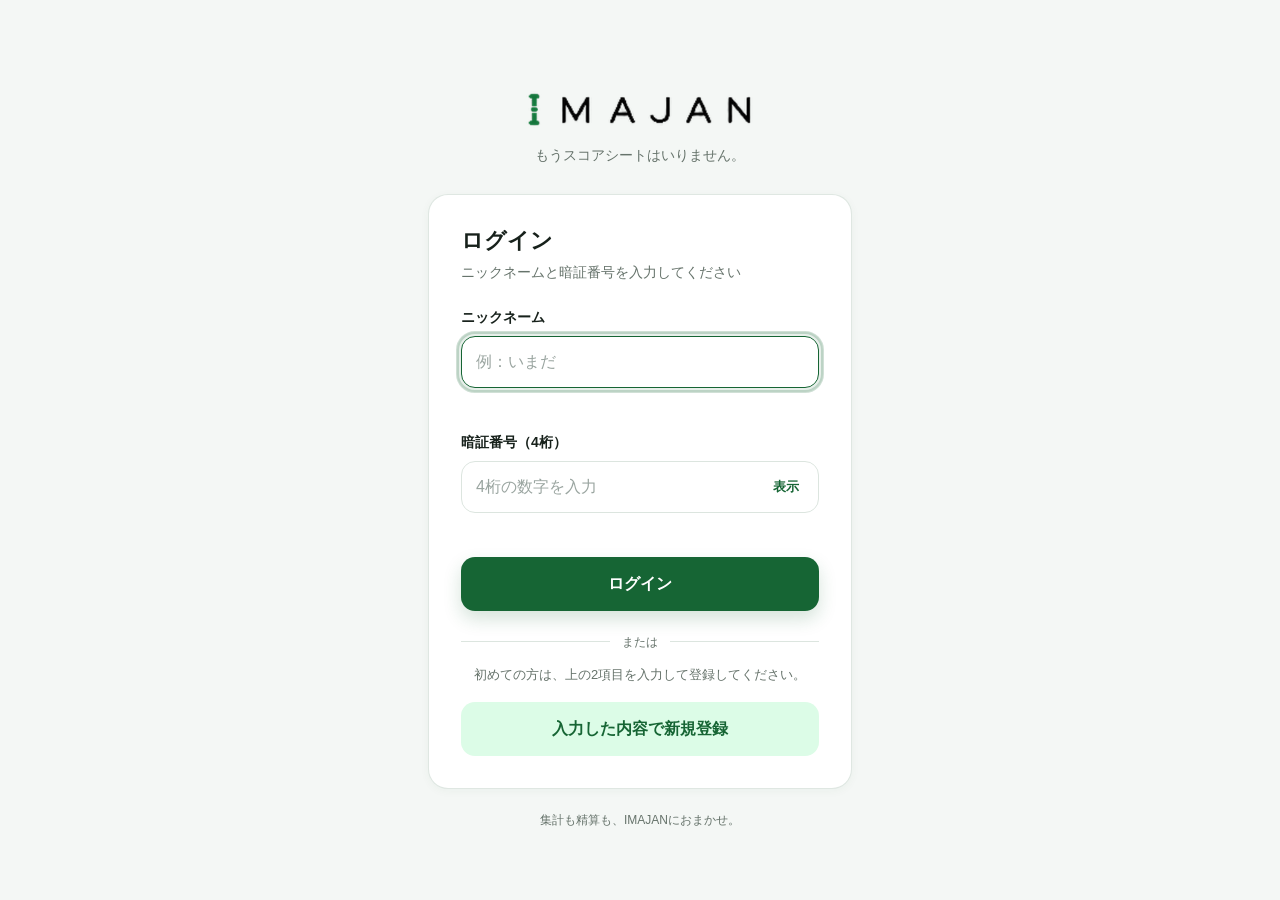
==== index.html @ 3c7389a2 "a" ====
<!doctype html>
<html lang="ja">
  <head>
    <meta charset="UTF-8" />

    <meta
      name="viewport"
      content="width=device-width, initial-scale=1, viewport-fit=cover"
    />

    <meta name="theme-color" content="#14532d" />

    <title>IMAJAN｜麻雀成績管理</title>

    <link rel="icon" type="image/svg+xml" href="./assets/icon_i.svg" />
    <link rel="icon" type="image/png" sizes="32x32" href="./assets/favicon-32.png" />
    <link rel="icon" type="image/png" sizes="16x16" href="./assets/favicon-16.png" />
    <link rel="apple-touch-icon" sizes="192x192" href="./assets/icon-192.png" />

    <link rel="stylesheet" href="./style.css?v=20260726h" />
  </head>

  <body>
    <main class="app">
      <section id="login-screen" class="login-screen">
        <div class="brand">
          <h1 class="brand-logo">
            <img
              src="./assets/logo_horizontal.svg"
              alt="IMAJAN"
              width="360"
              height="64"
            />
          </h1>

          <p class="brand-description">もうスコアシートはいりません。</p>
        </div>

        <div class="login-card">
          <div class="card-heading">
            <h2>ログイン</h2>
            <p>ニックネームと暗証番号を入力してください</p>
          </div>

          <form id="login-form" novalidate>
            <div class="form-group">
              <label for="nickname">ニックネーム</label>

              <input
                id="nickname"
                name="nickname"
                type="text"
                placeholder="例：いまだ"
                autocomplete="username"
                maxlength="20"
              />

              <p id="nickname-error" class="field-error"></p>
            </div>

            <div class="form-group">
              <label for="pin">暗証番号（4桁）</label>

              <div class="pin-field">
                <input
                  id="pin"
                  name="pin"
                  type="password"
                  placeholder="4桁の数字を入力"
                  inputmode="numeric"
                  autocomplete="current-password"
                  maxlength="4"
                />

                <button
                  id="toggle-pin"
                  class="pin-toggle"
                  type="button"
                  aria-label="暗証番号を表示する"
                >
                  表示
                </button>
              </div>

              <p id="pin-error" class="field-error"></p>
            </div>

            <p
              id="form-message"
              class="form-message"
              role="status"
              aria-live="polite"
            ></p>

            <button id="login-button" class="primary-button" type="submit">
              ログイン
            </button>
          </form>

          <div class="divider">
            <span>または</span>
          </div>

          <p class="signup-description">
            初めての方は、上の2項目を入力して登録してください。
          </p>

          <button id="signup-button" class="secondary-button" type="button">
            入力した内容で新規登録
          </button>
        </div>

        <p class="login-note">
          集計も精算も、IMAJANにおまかせ。
        </p>
      </section>

      <section id="home-screen" class="home-screen" hidden>
        <header class="app-header">
          <div class="home-brand">
            <div class="home-brand-logo">
              <img
                src="./assets/logo_horizontal.svg"
                alt="IMAJAN"
                width="360"
                height="64"
              />
            </div>
            <p class="home-brand-caption">麻雀成績管理</p>
          </div>

          <button id="logout-button" class="text-button" type="button">
            ログアウト
          </button>
        </header>

        <div class="home-content">
          <p class="home-guide">
            作成済みの対局を選ぶか、新しい対局を作成してください。
          </p>
          <span id="welcome-nickname" hidden></span>

          <section class="home-menu" aria-label="メインメニュー">
            <button id="event-list-button" class="menu-card" type="button">
              <span class="menu-icon" aria-hidden="true">☷</span>

              <span class="menu-text">
                <strong>対局一覧</strong>
                <small>開催中・過去の対局を確認</small>
              </span>

              <span class="menu-arrow" aria-hidden="true">›</span>
            </button>

            <button
              id="create-event-button"
              class="menu-card menu-card-primary"
              type="button"
            >
              <span class="menu-icon" aria-hidden="true">＋</span>

              <span class="menu-text">
                <strong>新しい対局を作成</strong>
                <small>リーグ戦や当日対戦を始める</small>
              </span>

              <span class="menu-arrow" aria-hidden="true">›</span>
            </button>
          </section>

          <section class="connection-card" aria-labelledby="connection-title">
            <div class="connection-card-heading">
              <div>
                <p class="connection-card-label">データ保存先</p>
                <h2 id="connection-title">Googleスプレッドシート接続</h2>
              </div>

              <span
                id="connection-status-badge"
                class="connection-status-badge is-unconfigured"
              >
                未設定
              </span>
            </div>

            <p id="connection-description" class="connection-description">
              現在はこの端末のブラウザ内に保存しています。
            </p>

            <button
              id="connection-test-button"
              class="secondary-button connection-test-button"
              type="button"
            >
              接続を確認
            </button>

            <p
              id="connection-message"
              class="form-message"
              role="status"
              aria-live="polite"
            ></p>
          </section>

          <p
            id="home-message"
            class="home-message"
            role="status"
            aria-live="polite"
          ></p>
        </div>
      </section>

      <section id="event-list-screen" class="page-screen" hidden>
        <header class="page-header">
          <button
            id="event-list-back-button"
            class="icon-button"
            type="button"
            aria-label="ホームへ戻る"
          >
            ‹
          </button>

          <div class="page-heading">
            <h1>対局一覧</h1>
            <p>開催中・過去の対局</p>
          </div>

          <button
            id="event-list-create-button"
            class="header-action-button"
            type="button"
          >
            新規作成
          </button>
        </header>

        <div class="page-content">
          <div class="segment-control" role="tablist" aria-label="対局区分">
            <button
              id="active-events-tab"
              class="segment-button is-active"
              type="button"
              role="tab"
              aria-selected="true"
              data-status="active"
            >
              開催中
              <span id="active-event-count" class="segment-count">0</span>
            </button>

            <button
              id="completed-events-tab"
              class="segment-button"
              type="button"
              role="tab"
              aria-selected="false"
              data-status="completed"
            >
              終了
              <span id="completed-event-count" class="segment-count">0</span>
            </button>
          </div>

          <section id="event-list-container" class="event-list"></section>

          <section id="event-empty-state" class="empty-state" hidden>
            <div class="empty-state-icon" aria-hidden="true">☷</div>
            <h2 id="empty-state-title">開催中の対局はありません</h2>
            <p id="empty-state-description">
              新しい対局を作成すると、ここに表示されます。
            </p>
            <button
              id="empty-state-create-button"
              class="primary-button compact-button"
              type="button"
            >
              新しい対局を作成
            </button>
          </section>
        </div>
      </section>

      <section id="event-create-screen" class="page-screen" hidden>
        <header class="page-header">
          <button
            id="event-create-back-button"
            class="icon-button"
            type="button"
            aria-label="対局一覧へ戻る"
          >
            ‹
          </button>

          <div class="page-heading">
            <h1>対局作成</h1>
            <p>対戦の基本設定を登録</p>
          </div>

          <span class="header-spacer" aria-hidden="true"></span>
        </header>

        <div class="page-content">
          <form id="event-create-form" class="event-form" novalidate>
            <section class="form-section">
              <div class="section-heading">
                <h2>基本情報</h2>
                <p>対局名と開催形式を設定します。</p>
              </div>

              <div class="form-group">
                <label for="event-name">対局名</label>
                <input
                  id="event-name"
                  name="eventName"
                  type="text"
                  placeholder="例：第1回 IMAJANリーグ"
                  maxlength="40"
                />
                <p id="event-name-error" class="field-error"></p>
              </div>

              <fieldset class="choice-fieldset">
                <legend>対局形式</legend>

                <div class="choice-grid">
                  <label class="choice-card">
                    <input
                      type="radio"
                      name="eventType"
                      value="league"
                      checked
                    />
                    <span class="choice-card-content">
                      <strong>リーグ戦</strong>
                      <small>複数日にわたって成績を管理</small>
                    </span>
                  </label>

                  <label class="choice-card">
                    <input
                      type="radio"
                      name="eventType"
                      value="single"
                    />
                    <span class="choice-card-content">
                      <strong>当日対戦</strong>
                      <small>その日限りの対戦を記録</small>
                    </span>
                  </label>
                </div>
              </fieldset>

              <fieldset class="choice-fieldset">
                <legend>麻雀形式</legend>

                <div class="choice-grid">
                  <label class="choice-card">
                    <input
                      type="radio"
                      name="gameType"
                      value="yonma"
                      checked
                    />
                    <span class="choice-card-content">
                      <strong>四麻</strong>
                      <small>4人麻雀</small>
                    </span>
                  </label>

                  <label class="choice-card">
                    <input
                      type="radio"
                      name="gameType"
                      value="sanma"
                    />
                    <span class="choice-card-content">
                      <strong>三麻</strong>
                      <small>3人麻雀</small>
                    </span>
                  </label>
                </div>
              </fieldset>
            </section>

            <section class="form-section">
              <div class="section-heading">
                <h2>ウマ・オカ設定</h2>
                <p>プリセットを選ぶか、持ち点・返し点・ウマを手動で設定します。</p>
              </div>

              <fieldset class="choice-fieldset rule-mode-fieldset">
                <legend>設定方法</legend>

                <div class="choice-grid">
                  <label class="choice-card">
                    <input
                      type="radio"
                      name="ruleMode"
                      value="preset"
                      checked
                    />
                    <span class="choice-card-content">
                      <strong>プリセット</strong>
                      <small>よく使う設定から選択</small>
                    </span>
                  </label>

                  <label class="choice-card">
                    <input
                      type="radio"
                      name="ruleMode"
                      value="manual"
                    />
                    <span class="choice-card-content">
                      <strong>手動入力</strong>
                      <small>持ち点・返し点・ウマを指定</small>
                    </span>
                  </label>
                </div>
              </fieldset>

              <div id="rule-preset-fields" class="rule-setting-panel">
                <div class="form-group">
                  <label for="uma-preset">プリセット</label>
                  <select id="uma-preset" name="umaPreset">
                    <option value="10-30">10-30</option>
                    <option value="10-20">10-20</option>
                    <option value="5-10">5-10</option>
                    <option value="none">ウマ・オカなし</option>
                  </select>
                </div>
              </div>

              <div id="manual-rule-fields" class="rule-setting-panel" hidden>
                <div class="rule-number-grid">
                  <div class="form-group">
                    <label for="starting-points">配給原点（持ち点）</label>
                    <input
                      id="starting-points"
                      name="startingPoints"
                      type="number"
                      inputmode="numeric"
                      min="1"
                      step="100"
                      value="25000"
                    />
                  </div>

                  <div class="form-group">
                    <label for="return-points">返し点</label>
                    <input
                      id="return-points"
                      name="returnPoints"
                      type="number"
                      inputmode="numeric"
                      min="1"
                      step="100"
                      value="30000"
                    />
                  </div>
                </div>

                <fieldset class="uma-input-fieldset">
                  <legend>順位別ウマ（千点）</legend>
                  <p>全順位の合計が0になるように入力してください。</p>

                  <div class="uma-input-grid">
                    <div class="uma-rank-input" data-uma-rank="1">
                      <span>1位</span>
                      <div class="uma-sign-buttons" aria-label="1位のウマの符号">
                        <button class="uma-sign-button is-active" type="button" data-sign="1" aria-pressed="true">＋</button>
                        <button class="uma-sign-button" type="button" data-sign="-1" aria-pressed="false">－</button>
                      </div>
                      <input id="uma-1" type="number" inputmode="decimal" min="0" step="0.1" value="30" aria-label="1位のウマの数値" />
                    </div>
                    <div class="uma-rank-input" data-uma-rank="2">
                      <span>2位</span>
                      <div class="uma-sign-buttons" aria-label="2位のウマの符号">
                        <button class="uma-sign-button is-active" type="button" data-sign="1" aria-pressed="true">＋</button>
                        <button class="uma-sign-button" type="button" data-sign="-1" aria-pressed="false">－</button>
                      </div>
                      <input id="uma-2" type="number" inputmode="decimal" min="0" step="0.1" value="10" aria-label="2位のウマの数値" />
                    </div>
                    <div class="uma-rank-input" data-uma-rank="3">
                      <span>3位</span>
                      <div class="uma-sign-buttons" aria-label="3位のウマの符号">
                        <button class="uma-sign-button" type="button" data-sign="1" aria-pressed="false">＋</button>
                        <button class="uma-sign-button is-active" type="button" data-sign="-1" aria-pressed="true">－</button>
                      </div>
                      <input id="uma-3" type="number" inputmode="decimal" min="0" step="0.1" value="10" aria-label="3位のウマの数値" />
                    </div>
                    <div id="uma-4-wrap" class="uma-rank-input" data-uma-rank="4">
                      <span>4位</span>
                      <div class="uma-sign-buttons" aria-label="4位のウマの符号">
                        <button class="uma-sign-button" type="button" data-sign="1" aria-pressed="false">＋</button>
                        <button class="uma-sign-button is-active" type="button" data-sign="-1" aria-pressed="true">－</button>
                      </div>
                      <input id="uma-4" type="number" inputmode="decimal" min="0" step="0.1" value="30" aria-label="4位のウマの数値" />
                    </div>
                  </div>
                </fieldset>
              </div>

              <p id="rule-input-error" class="field-error rule-input-error"></p>

              <div class="score-preview">
                <div class="score-preview-heading">
                  <p class="score-preview-label">現在の順位点</p>
                  <span id="oka-preview" class="oka-preview">オカ +20</span>
                </div>

                <div id="score-preview-grid" class="score-preview-grid">
                  <div>
                    <span>1位</span>
                    <strong id="rank-score-1">+50</strong>
                  </div>
                  <div>
                    <span>2位</span>
                    <strong id="rank-score-2">+10</strong>
                  </div>
                  <div>
                    <span>3位</span>
                    <strong id="rank-score-3">-10</strong>
                  </div>
                  <div id="rank-score-4-wrap">
                    <span>4位</span>
                    <strong id="rank-score-4">-30</strong>
                  </div>
                </div>
                <p id="rule-preview-note" class="rule-preview-note">25,000点持ち・30,000点返し</p>
              </div>
            </section>

            <p
              id="event-create-message"
              class="form-message"
              role="status"
              aria-live="polite"
            ></p>

            <button
              id="event-save-button"
              class="primary-button"
              type="submit"
            >
              対局を作成
            </button>
          </form>
        </div>
      </section>


      <section id="event-detail-screen" class="page-screen" hidden>
        <header class="page-header">
          <button
            id="event-detail-back-button"
            class="icon-button"
            type="button"
            aria-label="対局一覧へ戻る"
          >
            ‹
          </button>

          <div class="page-heading">
            <h1 id="event-detail-title">対局詳細</h1>
            <p id="event-detail-caption">対局情報</p>
          </div>

          <span class="header-spacer" aria-hidden="true"></span>
        </header>

        <div class="page-content">
          <section class="event-summary-card">
            <div>
              <p class="event-summary-label">イベント</p>
              <h2 id="event-summary-name">対局名</h2>
            </div>

            <div class="event-summary-tags">
              <span id="event-summary-type" class="summary-tag">リーグ戦</span>
              <span id="event-summary-game" class="summary-tag">四麻</span>
              <span id="event-summary-uma" class="summary-tag">10-30</span>
            </div>
          </section>

          <section class="detail-section">
            <div class="detail-section-header">
              <div>
                <h2>参加プレイヤー</h2>
                <p id="player-count-text">0人登録・総合ポイント順（ポイント増減を含む）</p>
              </div>

              <button
                id="open-player-add-button"
                class="header-action-button"
                type="button"
              >
                プレイヤー追加
              </button>
            </div>

            <div class="standings-mode-tabs" role="tablist">
              <button
                id="standings-all-button"
                class="standings-mode-button is-active"
                type="button"
                role="tab"
                aria-selected="true"
              >
                通算成績
              </button>
              <button
                id="standings-range-button"
                class="standings-mode-button"
                type="button"
                role="tab"
                aria-selected="false"
              >
                区間集計
              </button>
            </div>

            <section id="range-summary-panel" class="range-summary-panel" hidden>
              <div class="range-summary-heading">
                <div>
                  <h3>集計する記録を選択</h3>
                  <p>
                    半荘とポイント増減を、登録順にまとめて表示しています。
                  </p>
                </div>

                <span id="range-selected-count" class="range-selected-count">
                  0件選択
                </span>
              </div>

              <div class="range-summary-actions">
                <button
                  id="range-select-all-button"
                  class="range-action-button"
                  type="button"
                >
                  すべて選択
                </button>
                <button
                  id="range-clear-button"
                  class="range-action-button"
                  type="button"
                >
                  すべて解除
                </button>
                <button
                  id="range-to-latest-button"
                  class="range-action-button"
                  type="button"
                >
                  選択位置から最新まで
                </button>
              </div>

              <p class="range-summary-guide">
                「選択位置から最新まで」は、選択中の最も古い記録以降をまとめて選びます。
              </p>

              <div id="range-record-list" class="range-record-list"></div>

              <section
                id="range-empty-state"
                class="mini-empty-state"
                hidden
              >
                <p>まだ集計できる記録がありません。</p>
              </section>
            </section>

            <p id="standings-scope-caption" class="standings-scope-caption">
              すべての半荘・ポイント増減を集計
            </p>

            <div id="player-ranking-list" class="player-ranking-list"></div>

            <form id="settlement-form" class="settlement-form" novalidate>
              <label class="settlement-rate-label" for="settlement-rate-input">
                精算レート
              </label>
              <div class="settlement-control-row">
                <span class="settlement-rate-prefix">1Pt =</span>
                <input
                  id="settlement-rate-input"
                  class="settlement-rate-input"
                  type="number"
                  min="0"
                  step="any"
                  inputmode="decimal"
                  placeholder="100"
                  aria-describedby="settlement-error"
                >
                <span class="settlement-rate-unit">G</span>
                <button class="settlement-apply-button" type="submit">
                  精算
                </button>
                <button
                  id="settlement-clear-button"
                  class="settlement-clear-button"
                  type="button"
                  disabled
                >
                  解除
                </button>
              </div>
              <p id="settlement-error" class="settlement-error" hidden></p>
            </form>

            <section id="player-empty-state" class="mini-empty-state">
              <p>まだプレイヤーが登録されていません。</p>
            </section>
          </section>

          <section class="detail-section">
            <div class="detail-section-header">
              <div>
                <h2>半荘結果</h2>
                <p id="match-count-text">0半荘</p>
              </div>

              <button
                id="open-match-create-button"
                class="header-action-button"
                type="button"
              >
                半荘を登録
              </button>
            </div>

            <div id="match-history-list" class="match-history-list"></div>

            <section id="match-empty-state" class="mini-empty-state">
              <p>まだ半荘結果はありません。</p>
            </section>
          </section>

          <section class="detail-section">
            <div class="detail-section-header">
              <div>
                <h2>ポイント増減</h2>
                <p id="adjustment-count-text">0件</p>
              </div>

              <button
                id="open-adjustment-create-button"
                class="header-action-button"
                type="button"
              >
                増減を登録
              </button>
            </div>

            <p class="detail-section-description">
              チップ・チョンボなど、半荘数や順位に含めないポイントを登録します。
            </p>

            <div
              id="adjustment-history-list"
              class="adjustment-history-list"
            ></div>

            <section id="adjustment-empty-state" class="mini-empty-state">
              <p>まだポイント増減はありません。</p>
            </section>
          </section>

          <section class="detail-section event-status-section">
            <div class="event-status-copy">
              <h2 id="event-status-heading">対局を終了する</h2>
              <p id="event-status-description">
                終了すると「終了」一覧へ移動します。終了後も成績の閲覧・編集は可能です。
              </p>
            </div>

            <button
              id="event-status-button"
              class="danger-button event-status-button"
              type="button"
            >
              対局を終了する
            </button>

            <p
              id="event-status-message"
              class="form-message event-status-message"
              role="status"
              aria-live="polite"
            ></p>
          </section>
        </div>
      </section>

      <section id="player-add-screen" class="page-screen" hidden>
        <header class="page-header">
          <button
            id="player-add-back-button"
            class="icon-button"
            type="button"
            aria-label="対局詳細へ戻る"
          >
            ‹
          </button>

          <div class="page-heading">
            <h1>プレイヤー追加</h1>
            <p>参加者を対局へ登録</p>
          </div>

          <span class="header-spacer" aria-hidden="true"></span>
        </header>

        <div class="page-content">
          <form id="player-add-form" class="event-form" novalidate>
            <section
              id="registered-player-section"
              class="form-section"
              hidden
            >
              <div class="section-heading">
                <h2 id="registered-player-heading">登録済みプレイヤー</h2>
                <p>現在この対局に参加しているプレイヤーです。</p>
              </div>

              <div
                id="registered-player-list"
                class="registered-player-list"
              ></div>
            </section>

            <section
              id="frequent-player-section"
              class="form-section"
              hidden
            >
              <div class="section-heading">
                <h2>よく使うプレイヤー</h2>
                <p>
                  名前をタップするとすぐ表示され、連続タップした分はまとめて保存されます。
                </p>
              </div>

              <div
                id="frequent-player-list"
                class="frequent-player-list"
              ></div>
            </section>

            <section class="form-section">
              <div class="section-heading">
                <h2>新しいプレイヤー</h2>
                <p>候補にない名前はこちらから入力してください。</p>
              </div>

              <div id="player-name-list" class="player-name-list">
                <div class="form-group player-name-field">
                  <label for="player-name-1">プレイヤー1</label>
                  <input id="player-name-1" class="player-name-input" name="playerName1" type="text" placeholder="例：たなか" maxlength="20" autocomplete="off" />
                  <p class="field-error player-name-error"></p>
                </div>
                <div class="form-group player-name-field">
                  <label for="player-name-2">プレイヤー2</label>
                  <input id="player-name-2" class="player-name-input" name="playerName2" type="text" placeholder="例：すずき" maxlength="20" autocomplete="off" />
                  <p class="field-error player-name-error"></p>
                </div>
                <div class="form-group player-name-field">
                  <label for="player-name-3">プレイヤー3</label>
                  <input id="player-name-3" class="player-name-input" name="playerName3" type="text" placeholder="例：さとう" maxlength="20" autocomplete="off" />
                  <p class="field-error player-name-error"></p>
                </div>
                <div class="form-group player-name-field">
                  <label for="player-name-4">プレイヤー4</label>
                  <input id="player-name-4" class="player-name-input" name="playerName4" type="text" placeholder="例：いとう" maxlength="20" autocomplete="off" />
                  <p class="field-error player-name-error"></p>
                </div>
              </div>

              <button
                id="player-field-add-button"
                class="player-field-add-button"
                type="button"
              >
                ＋ 入力欄を追加
              </button>

              <p
                id="player-field-limit-note"
                class="player-field-limit-note"
                hidden
              >
                一度に追加できる人数は50人までです。
              </p>
            </section>

            <p
              id="player-add-message"
              class="form-message"
              role="status"
              aria-live="polite"
            ></p>

            <button
              id="player-save-button"
              class="primary-button"
              type="submit"
            >
              入力したプレイヤーをまとめて追加
            </button>
            <button
              id="player-finish-button"
              class="secondary-button player-finish-button"
              type="button"
            >
              ← 対局へ戻る
            </button>
          </form>
        </div>
      </section>


      <section id="match-create-screen" class="page-screen" hidden>
        <header class="page-header">
          <button
            id="match-create-back-button"
            class="icon-button"
            type="button"
            aria-label="対局詳細へ戻る"
          >
            ‹
          </button>

          <div class="page-heading">
            <h1 id="match-form-title">半荘結果登録</h1>
            <p id="match-create-caption">参加者と最終持ち点を入力</p>
          </div>

          <span class="header-spacer" aria-hidden="true"></span>
        </header>

        <div class="page-content">
          <form id="match-create-form" class="event-form" novalidate>
            <section class="form-section">
              <div class="section-heading">
                <h2>対局結果</h2>
                <p id="match-rule-description">
                  4人のプレイヤーと最終持ち点を入力してください。
                </p>
              </div>

              <p
            id="match-member-restore-message"
            class="match-member-restore-message"
            hidden
          ></p>

          <div class="match-entry-column-headings" aria-hidden="true">
            <span>順位</span>
            <span>プレイヤー</span>
            <span>最終持ち点</span>
          </div>

          <div id="match-entry-list" class="match-entry-list"></div>

              <div class="point-total-panel">
                <div>
                  <span>入力合計</span>
                  <strong id="entered-point-total">0点</strong>
                </div>
                <div>
                  <span>正しい合計</span>
                  <strong id="required-point-total">100,000点</strong>
                </div>
                <p
                  id="point-total-difference"
                  class="point-total-difference"
                  aria-live="polite"
                >
                  あと100,000点
                </p>
              </div>

              <p id="match-entry-error" class="field-error"></p>
            </section>

            <section id="tie-break-section" class="form-section" hidden>
              <div class="section-heading">
                <h2>同点時の順位</h2>
                <p>
                  起家に近い順など、実際のルールに合わせて上位から並べてください。
                </p>
              </div>

              <div id="tie-break-list" class="tie-break-list"></div>
              <p id="tie-break-error" class="field-error"></p>
            </section>

            <section id="match-preview-section" class="form-section" hidden>
              <div class="section-heading">
                <h2>計算結果</h2>
                <p>持ち点から順位と最終スコアを自動計算します。</p>
              </div>

              <div id="match-result-preview" class="match-result-preview"></div>
            </section>

            <p
              id="match-create-message"
              class="form-message"
              role="status"
              aria-live="polite"
            ></p>

            <div class="match-form-actions">
              <button
                id="match-delete-button"
                class="danger-button"
                type="button"
                hidden
              >
                この半荘を削除
              </button>

              <button
                id="match-save-back-button"
                class="primary-button"
                type="submit"
                data-save-action="back"
              >
                保存
              </button>

              <button
                id="match-save-next-button"
                class="primary-button"
                hidden
                type="submit"
                data-save-action="next"
              >
                保存して次の半荘へ
              </button>
            </div>
          </form>
        </div>
      </section>


      <section id="adjustment-create-screen" class="page-screen" hidden>
        <header class="page-header">
          <button
            id="adjustment-create-back-button"
            class="icon-button"
            type="button"
            aria-label="対局詳細へ戻る"
          >
            ‹
          </button>

          <div class="page-heading">
            <h1 id="adjustment-form-title">ポイント増減登録</h1>
            <p>半荘数・順位には含まれません</p>
          </div>

          <span class="header-spacer" aria-hidden="true"></span>
        </header>

        <div class="page-content">
          <form id="adjustment-create-form" class="event-form" novalidate>
            <section class="form-section">
              <div class="section-heading">
                <h2>内容</h2>
                <p>チップ精算、チョンボなどを入力できます。</p>
              </div>

              <div class="form-group">
                <label for="adjustment-title">内容・メモ（任意）</label>
                <input
                  id="adjustment-title"
                  name="adjustmentTitle"
                  type="text"
                  maxlength="40"
                  placeholder="例：チップ精算"
                />
              </div>
            </section>

            <section class="form-section">
              <div class="section-heading">
                <h2>プレイヤー別ポイント</h2>
                <p>プラスとマイナスの合計が0になるように入力してください。</p>
              </div>

              <div
                id="adjustment-entry-list"
                class="adjustment-entry-list"
              ></div>

              <div class="adjustment-total-panel">
                <span>増減合計</span>
                <strong id="adjustment-total">0</strong>
                <p
                  id="adjustment-total-message"
                  class="adjustment-total-message is-matched"
                  aria-live="polite"
                >
                  合計が一致しています
                </p>
              </div>

              <p id="adjustment-entry-error" class="field-error"></p>
            </section>

            <p
              id="adjustment-create-message"
              class="form-message"
              role="status"
              aria-live="polite"
            ></p>

            <div class="match-form-actions">
              <button
                id="adjustment-delete-button"
                class="danger-button"
                type="button"
                hidden
              >
                このポイント増減を削除
              </button>

              <button
                id="adjustment-save-button"
                class="primary-button"
                type="submit"
              >
                ポイント増減を保存
              </button>
            </div>
          </form>
        </div>
      </section>

    </main>

    <div
      id="loading-overlay"
      class="loading-overlay"
      role="status"
      aria-live="polite"
      aria-busy="true"
      hidden
    >
      <div class="loading-card">
        <span class="loading-spinner" aria-hidden="true"></span>
        <p id="loading-message" class="loading-message">
          データを読み込んでいます…
        </p>
      </div>
    </div>

    <script src="./config.js"></script>
    <script src="./script.js?v=20260720e"></script>
  </body>
</html>
---- style.css ----
:root {
  --color-primary: #166534;
  --color-primary-dark: #14532d;
  --color-primary-light: #dcfce7;

  --color-background: #f4f7f5;
  --color-surface: #ffffff;

  --color-text: #17211b;
  --color-text-secondary: #66736b;
  --color-border: #dce5df;

  --color-error: #b91c1c;
  --color-error-background: #fef2f2;

  --color-success: #166534;
  --color-success-background: #f0fdf4;

  --color-warning: #a16207;
  --color-warning-background: #fefce8;

  --shadow-card: 0 2px 10px rgba(20, 83, 45, 0.045);
  --shadow-card-hover: 0 5px 16px rgba(20, 83, 45, 0.075);

  --radius-large: 20px;
  --radius-medium: 14px;
  --radius-small: 10px;

  --space-screen-x: 20px;
  --space-card: 16px;
  --space-section: 16px;
}

* {
  box-sizing: border-box;
}

html {
  min-height: 100%;
  background: var(--color-background);
}

body {
  min-width: 320px;
  min-height: 100vh;
  min-height: 100svh;
  margin: 0;

  color: var(--color-text);
  background: var(--color-background);

  font-family:
    -apple-system, BlinkMacSystemFont, "Segoe UI", "Noto Sans JP",
    "Hiragino Kaku Gothic ProN", "Yu Gothic", Meiryo, sans-serif;

  line-height: 1.5;
  -webkit-font-smoothing: antialiased;
}

button,
input {
  font: inherit;
}

button {
  border: 0;
}

button:focus-visible,
input:focus-visible {
  outline: 3px solid rgba(22, 101, 52, 0.2);
  outline-offset: 2px;
}

[hidden] {
  display: none !important;
}

.app {
  width: 100%;
  min-height: 100vh;
  min-height: 100svh;
}

.login-screen {
  width: min(100%, 480px);
  min-height: 100vh;
  min-height: 100svh;
  margin: 0 auto;
  padding:
    max(38px, env(safe-area-inset-top))
    20px
    max(24px, env(safe-area-inset-bottom));

  display: flex;
  flex-direction: column;
  justify-content: center;
}

.brand {
  margin-bottom: 28px;
  text-align: center;
}

.brand-logo {
  margin: 0;

  display: flex;
  justify-content: center;
  line-height: 1;
}

.brand-logo img {
  display: block;
  width: min(100%, 238px);
  height: auto;
}

.brand-description {
  margin: 11px 0 0;

  color: var(--color-text-secondary);

  font-size: 14px;
}

.login-card {
  padding: 26px 22px;

  background: var(--color-surface);
  border: 1px solid rgba(220, 229, 223, 0.9);
  border-radius: var(--radius-large);
  box-shadow: var(--shadow-card);
}

.card-heading {
  margin-bottom: 24px;
}

.card-heading h2 {
  margin: 0;

  font-size: 22px;
  line-height: 1.3;
}

.card-heading p {
  margin: 6px 0 0;

  color: var(--color-text-secondary);

  font-size: 14px;
}

.form-group {
  margin-bottom: 20px;
}

.form-group label {
  display: block;
  margin-bottom: 8px;

  font-size: 14px;
  font-weight: 700;
}

input {
  width: 100%;
  min-height: 52px;
  padding: 13px 14px;

  color: var(--color-text);
  background: #ffffff;
  border: 1px solid var(--color-border);
  border-radius: var(--radius-medium);
  outline: none;

  font-size: 16px;

  transition:
    border-color 0.15s ease,
    box-shadow 0.15s ease,
    background-color 0.15s ease;
}

input::placeholder {
  color: #9aa5a0;
}

input:focus {
  border-color: var(--color-primary);
  box-shadow: 0 0 0 4px rgba(22, 101, 52, 0.1);
}

input.input-error {
  background: var(--color-error-background);
  border-color: var(--color-error);
}

.pin-field {
  position: relative;
}

.pin-field input {
  padding-right: 66px;
}

.pin-toggle {
  position: absolute;
  top: 50%;
  right: 8px;
  min-width: 50px;
  padding: 8px 10px;

  color: var(--color-primary);
  background: transparent;
  border-radius: 8px;
  transform: translateY(-50%);

  font-size: 13px;
  font-weight: 700;
  cursor: pointer;
}

.pin-toggle:active {
  background: var(--color-primary-light);
}

.field-error {
  min-height: 18px;
  margin: 6px 2px 0;

  color: var(--color-error);

  font-size: 12px;
}

.form-message {
  display: none;
  margin: 0 0 16px;
  padding: 12px 14px;

  border-radius: var(--radius-small);

  font-size: 14px;
}

.form-message.is-error {
  display: block;

  color: var(--color-error);
  background: var(--color-error-background);
}

.form-message.is-success {
  display: block;

  color: var(--color-success);
  background: var(--color-success-background);
}

.primary-button,
.secondary-button {
  width: 100%;
  min-height: 54px;
  padding: 13px 16px;

  border-radius: var(--radius-medium);

  font-size: 16px;
  font-weight: 700;
  cursor: pointer;

  transition:
    transform 0.1s ease,
    background-color 0.15s ease,
    opacity 0.15s ease;
}

.primary-button {
  color: #ffffff;
  background: var(--color-primary);
  box-shadow: 0 8px 18px rgba(22, 101, 52, 0.18);
}

.primary-button:hover {
  background: var(--color-primary-dark);
}

.primary-button:active,
.secondary-button:active {
  transform: translateY(1px);
}

.primary-button:disabled,
.secondary-button:disabled {
  cursor: wait;
  opacity: 0.65;
}

.secondary-button {
  color: var(--color-primary);
  background: var(--color-primary-light);
}

.secondary-button:hover {
  background: #bbf7d0;
}

.compact-button {
  min-height: 48px;
}

.divider {
  display: flex;
  align-items: center;
  gap: 12px;
  margin: 22px 0;

  color: var(--color-text-secondary);

  font-size: 12px;
}

.divider::before,
.divider::after {
  content: "";
  height: 1px;
  flex: 1;

  background: var(--color-border);
}

.signup-description {
  margin: -8px 0 18px;

  color: var(--color-text-secondary);

  text-align: center;
  font-size: 13px;
  line-height: 1.5;
}

.login-note {
  margin: 22px 8px 0;

  color: var(--color-text-secondary);
  text-align: center;

  font-size: 12px;
}

.home-screen,
.page-screen {
  width: min(100%, 680px);
  min-height: 100vh;
  min-height: 100svh;
  margin: 0 auto;
  padding-bottom: max(28px, env(safe-area-inset-bottom));
}

.app-header,
.page-header {
  min-height: 76px;
  padding:
    max(14px, env(safe-area-inset-top))
    20px
    12px;

  display: flex;
  align-items: center;
  gap: 16px;

  background: rgba(244, 247, 245, 0.92);
  border-bottom: 1px solid rgba(220, 229, 223, 0.8);
  backdrop-filter: blur(12px);
}

.app-header {
  justify-content: space-between;
}

.home-brand {
  display: flex;
  flex-direction: column;
  align-items: flex-start;
  gap: 3px;
}

.home-brand-logo {
  display: flex;
  align-items: center;
  line-height: 1;
}

.home-brand-logo img {
  display: block;
  width: 128px;
  height: auto;
}

.home-brand-caption {
  margin: 0;

  color: var(--color-text-secondary);

  font-size: 11px;
}

.text-button,
.header-action-button,
.icon-button {
  cursor: pointer;
}

.text-button {
  padding: 9px 10px;

  color: var(--color-text-secondary);
  background: transparent;
  border-radius: 9px;

  font-size: 13px;
  font-weight: 700;
}

.text-button:hover {
  color: var(--color-primary);
  background: var(--color-primary-light);
}

.home-content,
.page-content {
  padding: 20px var(--space-screen-x) 0;
}

.welcome-card {
  padding: 20px 18px;

  color: #ffffff;
  background: var(--color-primary-dark);
  border-radius: var(--radius-large);
  box-shadow: 0 6px 18px rgba(20, 83, 45, 0.14);
}

.welcome-label {
  margin: 0 0 7px;

  color: rgba(255, 255, 255, 0.72);

  font-size: 12px;
  font-weight: 700;
  letter-spacing: 0.08em;
}

.welcome-card h1 {
  margin: 0;

  font-size: clamp(23px, 6.5vw, 30px);
  line-height: 1.35;
}

.welcome-card p:last-child {
  margin: 10px 0 0;

  color: rgba(255, 255, 255, 0.78);

  font-size: 13px;
}


.home-guide {
  margin: 0;

  color: var(--color-text-secondary);

  font-size: 14px;
  font-weight: 600;
  line-height: 1.65;
}

.home-menu {
  margin-top: 12px;

  display: grid;
  gap: 10px;
}

.menu-card {
  width: 100%;
  min-height: 74px;
  padding: 13px 14px;

  display: grid;
  grid-template-columns: 40px minmax(0, 1fr) 16px;
  align-items: center;
  gap: 12px;

  color: var(--color-text);
  background: var(--color-surface);
  border: 1px solid var(--color-border);
  border-radius: var(--radius-medium);
  box-shadow: var(--shadow-card);

  text-align: left;
  cursor: pointer;

  transition:
    transform 0.1s ease,
    border-color 0.15s ease,
    box-shadow 0.15s ease;
}

.menu-card:hover {
  border-color: rgba(22, 101, 52, 0.35);
  box-shadow: var(--shadow-card-hover);
}

.menu-card:active {
  transform: translateY(1px);
}

.menu-card-primary {
  border-color: rgba(22, 101, 52, 0.3);
}

.menu-icon {
  width: 40px;
  height: 40px;

  display: grid;
  place-items: center;

  color: var(--color-primary);
  background: var(--color-primary-light);
  border-radius: 11px;

  font-size: 21px;
  font-weight: 500;
}

.menu-text {
  min-width: 0;

  display: flex;
  flex-direction: column;
  gap: 3px;
}

.menu-text strong {
  font-size: 15px;
  line-height: 1.35;
}

.menu-text small {
  overflow: hidden;

  color: var(--color-text-secondary);

  font-size: 12px;
  text-overflow: ellipsis;
  white-space: nowrap;
}

.menu-arrow {
  color: #98a39d;

  font-size: 24px;
  line-height: 1;
}

.home-message {
  min-height: 20px;
  margin: 12px 4px 0;

  color: var(--color-text-secondary);

  text-align: center;
  font-size: 13px;
}

.home-message.is-notice {
  color: var(--color-primary);
}

.page-header {
  display: grid;
  grid-template-columns: 42px minmax(0, 1fr) auto;
}

.icon-button {
  width: 42px;
  height: 42px;

  display: grid;
  place-items: center;

  color: var(--color-primary-dark);
  background: var(--color-surface);
  border: 1px solid var(--color-border);
  border-radius: 12px;

  font-size: 31px;
  line-height: 1;
}

.page-heading {
  min-width: 0;
}

.page-heading h1,
.page-heading p {
  margin: 0;
}

.page-heading h1 {
  font-size: 19px;
  line-height: 1.3;
}

.page-heading p {
  margin-top: 2px;

  color: var(--color-text-secondary);

  font-size: 11px;
}

.header-action-button {
  min-height: 40px;
  padding: 9px 12px;

  color: var(--color-primary);
  background: var(--color-primary-light);
  border-radius: 10px;

  font-size: 13px;
  font-weight: 700;
}

.segment-control {
  padding: 4px;

  display: grid;
  grid-template-columns: 1fr 1fr;
  gap: 4px;

  background: #e7eee9;
  border-radius: 13px;
}

.segment-button {
  min-height: 44px;
  padding: 9px 12px;

  color: var(--color-text-secondary);
  background: transparent;
  border-radius: 10px;

  font-size: 14px;
  font-weight: 700;
  cursor: pointer;
}

.segment-button.is-active {
  color: var(--color-primary-dark);
  background: var(--color-surface);
  box-shadow: 0 2px 7px rgba(20, 83, 45, 0.08);
}

.segment-count {
  min-width: 22px;
  height: 22px;
  margin-left: 5px;
  padding: 0 7px;

  display: inline-grid;
  place-items: center;

  color: var(--color-text-secondary);
  background: #edf2ef;
  border-radius: 999px;

  font-size: 11px;
}

.segment-button.is-active .segment-count {
  color: var(--color-primary);
  background: var(--color-primary-light);
}

.event-list {
  margin-top: 18px;

  display: grid;
  gap: 12px;
}

.event-card {
  width: 100%;
  padding: 18px;

  display: grid;
  grid-template-columns: minmax(0, 1fr) 18px;
  gap: 12px;

  color: var(--color-text);
  background: var(--color-surface);
  border: 1px solid var(--color-border);
  border-radius: var(--radius-medium);
  box-shadow: var(--shadow-card);

  text-align: left;
  cursor: pointer;
}

.event-card-main {
  min-width: 0;
}

.event-status {
  width: fit-content;
  margin: 0 0 8px;
  padding: 4px 8px;

  color: var(--color-primary);
  background: var(--color-primary-light);
  border-radius: 999px;

  font-size: 11px;
  font-weight: 700;
}

.event-status.is-completed {
  color: var(--color-text-secondary);
  background: #edf2ef;
}

.event-title {
  margin: 0;

  overflow: hidden;

  font-size: 17px;
  line-height: 1.35;
  text-overflow: ellipsis;
  white-space: nowrap;
}

.event-meta {
  margin: 9px 0 0;

  display: flex;
  flex-wrap: wrap;
  gap: 6px 14px;

  color: var(--color-text-secondary);

  font-size: 12px;
}

.event-card-arrow {
  align-self: center;

  color: #98a39d;

  font-size: 28px;
}

.empty-state {
  margin-top: 18px;
  padding: 42px 22px;

  text-align: center;

  background: var(--color-surface);
  border: 1px dashed #cbd8d0;
  border-radius: var(--radius-large);
}

.empty-state-icon {
  width: 58px;
  height: 58px;
  margin: 0 auto 16px;

  display: grid;
  place-items: center;

  color: var(--color-primary);
  background: var(--color-primary-light);
  border-radius: 18px;

  font-size: 29px;
}

.empty-state h2 {
  margin: 0;

  font-size: 17px;
}

.empty-state p {
  margin: 9px 0 22px;

  color: var(--color-text-secondary);

  font-size: 13px;
}

@media (min-width: 600px) {
  .login-screen {
    padding-right: 28px;
    padding-left: 28px;
  }

  .login-card {
    padding: 32px;
  }

  .app-header,
  .page-header,
  .home-content,
  .page-content {
    padding-right: 28px;
    padding-left: 28px;
  }

  .home-content,
  .page-content {
    padding-top: 32px;
  }
}

@media (max-height: 700px) {
  .login-screen {
    justify-content: flex-start;
  }

  .brand {
    margin-bottom: 20px;
  }

  .brand-description {
    margin-top: 6px;
  }
}


select {
  width: 100%;
  min-height: 52px;
  padding: 13px 40px 13px 14px;

  color: var(--color-text);
  background: #ffffff;
  border: 1px solid var(--color-border);
  border-radius: var(--radius-medium);

  font-size: 16px;
}

select:focus {
  border-color: var(--color-primary);
  outline: none;
  box-shadow: 0 0 0 4px rgba(22, 101, 52, 0.1);
}

.header-spacer {
  width: 42px;
}

.event-form {
  display: grid;
  gap: 18px;
}

.form-section {
  padding: 22px 18px;

  background: var(--color-surface);
  border: 1px solid var(--color-border);
  border-radius: var(--radius-large);
  box-shadow: var(--shadow-card);
}

.section-heading {
  margin-bottom: 22px;
}

.section-heading h2,
.section-heading p {
  margin: 0;
}

.section-heading h2 {
  font-size: 18px;
}

.section-heading p {
  margin-top: 4px;

  color: var(--color-text-secondary);

  font-size: 12px;
}

.choice-fieldset {
  margin: 0 0 22px;
  padding: 0;

  border: 0;
}

.choice-fieldset:last-child {
  margin-bottom: 0;
}

.choice-fieldset legend {
  margin-bottom: 8px;

  font-size: 14px;
  font-weight: 700;
}

.choice-grid {
  display: grid;
  grid-template-columns: 1fr 1fr;
  gap: 10px;
}

.choice-card {
  position: relative;

  cursor: pointer;
}

.choice-card input {
  position: absolute;

  width: 1px;
  height: 1px;

  opacity: 0;
}

.choice-card-content {
  min-height: 78px;
  padding: 14px;

  display: flex;
  flex-direction: column;
  justify-content: center;
  gap: 3px;

  background: #ffffff;
  border: 1px solid var(--color-border);
  border-radius: var(--radius-medium);
}

.choice-card-content strong {
  font-size: 14px;
}

.choice-card-content small {
  color: var(--color-text-secondary);

  font-size: 11px;
}

.choice-card input:checked + .choice-card-content {
  background: var(--color-primary-light);
  border-color: var(--color-primary);
  box-shadow: 0 0 0 2px rgba(22, 101, 52, 0.08);
}

.choice-card input:focus-visible + .choice-card-content {
  outline: 3px solid rgba(22, 101, 52, 0.2);
  outline-offset: 2px;
}

.score-preview {
  padding: 16px;

  background: #f7faf8;
  border: 1px solid var(--color-border);
  border-radius: var(--radius-medium);
}

.score-preview-label {
  margin: 0 0 12px;

  color: var(--color-text-secondary);

  font-size: 12px;
  font-weight: 700;
}

.score-preview-grid {
  display: grid;
  grid-template-columns: repeat(4, 1fr);
  gap: 8px;
}

.score-preview-grid div {
  padding: 10px 5px;

  display: flex;
  flex-direction: column;
  align-items: center;
  gap: 3px;

  background: #ffffff;
  border: 1px solid var(--color-border);
  border-radius: 10px;
}

.score-preview-grid span {
  color: var(--color-text-secondary);

  font-size: 11px;
}

.score-preview-grid strong {
  color: var(--color-primary-dark);

  font-size: 15px;
}

@media (max-width: 420px) {
  .choice-grid {
    grid-template-columns: 1fr;
  }

  .choice-card-content {
    min-height: 68px;
  }

  .score-preview-grid {
    gap: 6px;
  }

  .score-preview-grid div {
    padding-right: 2px;
    padding-left: 2px;
  }

  .score-preview-grid strong {
    font-size: 13px;
  }
}


.event-summary-card,
.detail-section {
  padding: 20px;

  background: var(--color-surface);
  border: 1px solid var(--color-border);
  border-radius: var(--radius-large);
  box-shadow: var(--shadow-card);
}

.event-summary-card {
  display: grid;
  gap: 16px;
}

.event-summary-label {
  margin: 0 0 4px;

  color: var(--color-text-secondary);

  font-size: 12px;
  font-weight: 700;
}

.event-summary-card h2 {
  margin: 0;

  font-size: 22px;
  line-height: 1.35;
}

.event-summary-tags {
  display: flex;
  flex-wrap: wrap;
  gap: 8px;
}

.summary-tag {
  padding: 6px 10px;

  color: var(--color-primary-dark);
  background: var(--color-primary-light);
  border-radius: 999px;

  font-size: 12px;
  font-weight: 700;
}

.detail-section {
  margin-top: 16px;
}

.detail-section-header {
  display: flex;
  align-items: center;
  justify-content: space-between;
  gap: 14px;
  margin-bottom: 16px;
}

.detail-section-header h2,
.detail-section-header p {
  margin: 0;
}

.detail-section-header h2 {
  font-size: 17px;
}

.detail-section-header p {
  margin-top: 3px;

  color: var(--color-text-secondary);

  font-size: 12px;
}

.player-ranking-list {
  display: grid;
  gap: 10px;
}

.player-ranking-row {
  padding: 14px;

  display: grid;
  grid-template-columns: 36px minmax(0, 1fr) auto;
  align-items: center;
  gap: 12px;

  background: #f8faf9;
  border: 1px solid var(--color-border);
  border-radius: var(--radius-medium);
}

.player-rank {
  width: 32px;
  height: 32px;

  display: grid;
  place-items: center;

  color: var(--color-primary-dark);
  background: var(--color-primary-light);
  border-radius: 10px;

  font-size: 13px;
  font-weight: 800;
}

.player-name {
  overflow: hidden;

  font-size: 15px;
  font-weight: 700;
  text-overflow: ellipsis;
  white-space: nowrap;
}

.player-stats {
  display: flex;
  align-items: center;
  gap: 10px;

  color: var(--color-text-secondary);

  font-size: 12px;
  white-space: nowrap;
}

.player-score {
  min-width: 52px;

  color: var(--color-primary-dark);

  text-align: right;
  font-weight: 800;
}

.mini-empty-state {
  padding: 24px 16px;

  text-align: center;

  background: #f8faf9;
  border: 1px dashed #cbd8d0;
  border-radius: var(--radius-medium);
}

.mini-empty-state p {
  margin: 0;

  color: var(--color-text-secondary);

  font-size: 13px;
}

@media (max-width: 420px) {
  .detail-section-header {
    align-items: flex-start;
  }

  .detail-section-header .header-action-button {
    flex-shrink: 0;
  }

  .player-ranking-row {
    grid-template-columns: 32px minmax(0, 1fr);
  }

  .player-stats {
    grid-column: 2;
    justify-content: space-between;
  }
}


.match-entry-list,
.match-result-preview,
.match-history-list {
  display: grid;
  gap: 12px;
}

.match-entry-row {
  padding: 14px;

  display: grid;
  grid-template-columns: 38px minmax(0, 1fr);
  gap: 10px 12px;

  background: #f8faf9;
  border: 1px solid var(--color-border);
  border-radius: var(--radius-medium);
}

.match-entry-number {
  width: 34px;
  height: 34px;

  display: grid;
  place-items: center;

  color: var(--color-primary-dark);
  background: var(--color-primary-light);
  border-radius: 10px;

  font-size: 13px;
  font-weight: 800;
}

.match-entry-fields {
  display: grid;
  grid-template-columns: minmax(0, 1fr) minmax(110px, 0.75fr);
  gap: 10px;
}

.match-entry-fields label {
  display: grid;
  gap: 6px;

  color: var(--color-text-secondary);

  font-size: 11px;
  font-weight: 700;
}

.match-entry-fields input,
.match-entry-fields select {
  min-height: 46px;

  font-size: 15px;
}

.point-total-panel {
  margin-top: 16px;
  padding: 14px;

  display: grid;
  grid-template-columns: 1fr 1fr;
  gap: 10px;

  background: var(--color-primary-light);
  border-radius: var(--radius-medium);
}

.point-total-panel div {
  display: grid;
  gap: 3px;
}

.point-total-panel span {
  color: var(--color-text-secondary);

  font-size: 11px;
}

.point-total-panel strong {
  color: var(--color-primary-dark);

  font-size: 16px;
}

.match-result-row {
  padding: 13px;

  display: grid;
  grid-template-columns: 40px minmax(0, 1fr) auto;
  align-items: center;
  gap: 10px;

  background: #f8faf9;
  border: 1px solid var(--color-border);
  border-radius: var(--radius-medium);
}

.match-result-rank {
  color: var(--color-primary-dark);

  font-size: 14px;
  font-weight: 800;
}

.match-result-player {
  overflow: hidden;

  font-size: 14px;
  font-weight: 700;
  text-overflow: ellipsis;
  white-space: nowrap;
}

.match-result-values {
  display: grid;
  gap: 2px;

  text-align: right;
}

.match-result-values small {
  color: var(--color-text-secondary);

  font-size: 11px;
}

.match-result-values strong {
  color: var(--color-primary-dark);

  font-size: 15px;
}

.match-history-card {
  padding: 14px;

  background: #f8faf9;
  border: 1px solid var(--color-border);
  border-radius: var(--radius-medium);
}

.match-history-header {
  margin-bottom: 10px;

  display: flex;
  justify-content: space-between;
  gap: 10px;
}

.match-history-header strong {
  font-size: 14px;
}

.match-history-header span {
  color: var(--color-text-secondary);

  font-size: 11px;
}

.match-history-results {
  display: grid;
  gap: 5px;
}

.match-history-result {
  display: grid;
  grid-template-columns: 30px minmax(0, 1fr) auto;
  gap: 8px;

  font-size: 12px;
}

.match-history-result span:first-child {
  color: var(--color-primary-dark);

  font-weight: 800;
}

.match-history-result span:last-child {
  font-weight: 800;
}

@media (max-width: 480px) {
  .match-entry-fields {
    grid-template-columns: 1fr;
  }

  .match-result-row {
    grid-template-columns: 34px minmax(0, 1fr);
  }

  .match-result-values {
    grid-column: 2;
    grid-template-columns: 1fr auto;
    align-items: center;
    text-align: left;
  }
}


/* STEP7-1：プレイヤー成績表 */
.player-ranking-list {
  width: 100%;

  overflow-x: auto;
  overscroll-behavior-inline: contain;
  scrollbar-width: thin;
}

.standings-table {
  min-width: 680px;

  display: grid;
  gap: 7px;
}

.standings-table.is-sanma {
  min-width: 650px;
}

.standings-row {
  padding: 11px 10px;

  display: grid;
  grid-template-columns:
    44px minmax(118px, 1.4fr) 48px
    42px 42px 42px 42px 72px 72px;
  align-items: center;
  gap: 5px;

  background: #f8faf9;
  border: 1px solid var(--color-border);
  border-radius: 10px;

  color: var(--color-text-secondary);

  font-size: 12px;
  text-align: center;
}

.standings-table.is-sanma .standings-row {
  grid-template-columns:
    44px minmax(118px, 1.4fr) 48px
    42px 42px 42px 72px 72px;
}

.standings-header {
  padding-top: 8px;
  padding-bottom: 8px;

  color: var(--color-text-secondary);
  background: var(--color-primary-light);
  border-color: #c8ddcf;

  font-size: 11px;
  font-weight: 700;
}

.standings-rank {
  width: 30px;
  height: 30px;
  margin: 0 auto;

  display: grid;
  place-items: center;

  color: var(--color-primary-dark);
  background: var(--color-primary-light);
  border-radius: 9px;

  font-weight: 800;
}

.standings-player {
  overflow: hidden;

  color: var(--color-text);

  font-size: 13px;
  font-weight: 700;
  text-align: left;
  text-overflow: ellipsis;
  white-space: nowrap;
}

.standings-score {
  color: var(--color-primary-dark);

  font-size: 13px;
  text-align: right;
}

@media (max-width: 420px) {
  .detail-section:has(.player-ranking-list) {
    padding-right: 14px;
    padding-left: 14px;
  }

  .player-ranking-list {
    padding-bottom: 4px;
  }

  .standings-row {
    padding-right: 8px;
    padding-left: 8px;
  }
}


/* STEP7-2：半荘履歴の詳細・編集・削除 */
.match-history-card {
  cursor: pointer;

  transition:
    border-color 0.15s ease,
    box-shadow 0.15s ease,
    transform 0.15s ease;
}

.match-history-card:hover {
  border-color: #b9d1c1;
  box-shadow: 0 5px 14px rgba(20, 83, 45, 0.07);
}

.match-history-card:active {
  transform: translateY(1px);
}

.match-history-card:focus-visible {
  outline: 3px solid rgba(22, 101, 52, 0.18);
  outline-offset: 2px;
}

.match-history-open {
  color: var(--color-primary-dark);

  font-size: 11px;
  font-weight: 700;
}

.match-form-actions {
  display: grid;
  gap: 10px;
}

.danger-button {
  width: 100%;
  min-height: 50px;
  padding: 13px 18px;

  color: #b42318;
  background: #fff7f6;
  border: 1px solid #f1b9b4;
  border-radius: var(--radius-medium);

  font-size: 15px;
  font-weight: 700;

  cursor: pointer;
}

.danger-button:hover {
  background: #fff0ee;
}

.danger-button:focus-visible {
  outline: 3px solid rgba(180, 35, 24, 0.16);
  outline-offset: 2px;
}

.danger-button:disabled {
  cursor: not-allowed;
  opacity: 0.55;
}


/* STEP7-3：半荘登録の高速化 */
.match-member-restore-message {
  margin: 0 0 12px;
  padding: 10px 12px;

  color: var(--color-primary-dark);
  background: #f1f8f3;
  border: 1px solid #cfe3d4;
  border-radius: var(--radius-small);

  font-size: 12px;
  font-weight: 700;
  line-height: 1.55;
}

.match-player-select option:disabled {
  color: #a0a7a2;
}


/* STEP7-4：持ち点入力アシスト */
.point-total-panel {
  align-items: start;
}

.point-total-difference {
  grid-column: 1 / -1;

  margin: 2px 0 0;
  padding: 9px 11px;

  color: var(--color-text-secondary);
  background: #f5f7f5;
  border-radius: 9px;

  font-size: 12px;
  font-weight: 700;
  line-height: 1.4;
  text-align: center;
}

.point-total-difference.is-short {
  color: #8a5a00;
  background: #fff8e7;
}

.point-total-difference.is-over {
  color: #b42318;
  background: #fff1f0;
}

.point-total-difference.is-matched {
  color: var(--color-primary-dark);
  background: #edf8f0;
}

.match-point-input.is-auto-calculated {
  color: var(--color-primary-dark);
  background: #edf8f0;
  border-color: #9fc9aa;

  font-weight: 700;
}

.auto-calculated-note {
  display: block;
  margin-top: 4px;

  color: var(--color-primary);
  font-size: 10px;
  font-weight: 700;
}


/* STEP7-5：半荘に含めないポイント増減 */
.detail-section-description {
  margin: -6px 0 14px;

  color: var(--color-text-secondary);
  font-size: 12px;
  line-height: 1.55;
}

.adjustment-history-list {
  display: grid;
  gap: 10px;
}

.adjustment-history-card {
  padding: 14px;

  background: #ffffff;
  border: 1px solid var(--color-border);
  border-radius: var(--radius-medium);
  box-shadow: var(--shadow-card);

  cursor: pointer;
}

.adjustment-history-card:hover {
  border-color: #a9c9b1;
}

.adjustment-history-card:active {
  transform: translateY(1px);
}

.adjustment-history-card:focus-visible {
  outline: 3px solid rgba(20, 83, 45, 0.18);
  outline-offset: 2px;
}

.adjustment-history-header {
  display: flex;
  align-items: flex-start;
  justify-content: space-between;
  gap: 12px;

  margin-bottom: 10px;
}

.adjustment-history-header strong {
  color: var(--color-text);
  font-size: 14px;
}

.adjustment-history-header > span {
  color: var(--color-text-secondary);
  font-size: 11px;
  text-align: right;
}

.adjustment-history-open {
  display: block;
  margin-top: 3px;

  color: var(--color-primary);
  font-weight: 700;
}

.adjustment-history-results {
  display: grid;
  gap: 6px;
}

.adjustment-history-result {
  display: grid;
  grid-template-columns: minmax(0, 1fr) auto;
  gap: 12px;
  align-items: center;

  font-size: 13px;
}

.adjustment-history-result strong {
  font-variant-numeric: tabular-nums;
}

.adjustment-entry-list {
  display: grid;
  gap: 10px;
}

.adjustment-entry-row {
  display: grid;
  grid-template-columns: minmax(0, 1fr) minmax(110px, 140px);
  gap: 12px;
  align-items: center;

  padding: 12px;

  background: #f8faf8;
  border: 1px solid var(--color-border);
  border-radius: var(--radius-small);
}

.adjustment-entry-player {
  overflow: hidden;

  color: var(--color-text);
  font-size: 14px;
  font-weight: 700;
  text-overflow: ellipsis;
  white-space: nowrap;
}

.adjustment-point-input {
  width: 100%;
  min-width: 0;

  font-variant-numeric: tabular-nums;
  text-align: right;
}

.adjustment-total-panel {
  display: grid;
  grid-template-columns: 1fr auto;
  gap: 4px 12px;
  align-items: center;

  margin-top: 14px;
  padding: 12px;

  background: #f5f7f5;
  border-radius: var(--radius-small);
}

.adjustment-total-panel > span {
  color: var(--color-text-secondary);
  font-size: 12px;
}

.adjustment-total-panel > strong {
  font-size: 18px;
  font-variant-numeric: tabular-nums;
}

.adjustment-total-message {
  grid-column: 1 / -1;

  margin: 4px 0 0;
  padding: 8px 10px;

  border-radius: 8px;

  font-size: 12px;
  font-weight: 700;
  text-align: center;
}

.adjustment-total-message.is-matched {
  color: var(--color-primary-dark);
  background: #edf8f0;
}

.adjustment-total-message.is-unmatched {
  color: #b42318;
  background: #fff1f0;
}

@media (max-width: 420px) {
  .adjustment-entry-row {
    grid-template-columns: minmax(0, 1fr) 112px;
    gap: 8px;
  }
}


/* STEP7-6：よく使うプレイヤーのワンタップ登録 */
.frequent-player-list {
  display: flex;
  flex-wrap: wrap;
  gap: 9px;
}

.frequent-player-button {
  min-height: 42px;
  padding: 9px 14px;

  color: var(--color-primary-dark);
  background: #ffffff;
  border: 1px solid #9fc9aa;
  border-radius: 999px;

  font: inherit;
  font-size: 14px;
  font-weight: 700;

  cursor: pointer;
}

.frequent-player-button:hover {
  background: #f0f8f2;
}

.frequent-player-button:active {
  transform: translateY(1px);
}

.frequent-player-button:focus-visible {
  outline: 3px solid rgba(20, 83, 45, 0.18);
  outline-offset: 2px;
}

.frequent-player-button:disabled,
.frequent-player-button.is-added {
  color: var(--color-text-secondary);
  background: #f2f4f2;
  border-color: var(--color-border);

  cursor: default;
  opacity: 0.82;
}

.frequent-player-button.is-adding {
  opacity: 0.65;
}

.player-quick-add-message {
  margin: 10px 0 0;

  color: var(--color-primary-dark);
  font-size: 12px;
  font-weight: 700;
}


/* STEP7-6B：登録済みプレイヤー表示 */
.registered-player-list {
  display: flex;
  flex-wrap: wrap;
  gap: 9px;
}

.registered-player-chip {
  min-height: 40px;
  padding: 8px 13px;

  color: var(--color-text);
  background: #f2f5f2;
  border: 1px solid var(--color-border);
  border-radius: 999px;

  font-size: 14px;
  font-weight: 700;
}

.registered-player-chip::before {
  content: "✓";
  margin-right: 6px;

  color: var(--color-primary);
  font-weight: 800;
}


/* STEP7-7：連続半荘登録 */
.match-form-actions .secondary-button,
.match-form-actions .primary-button {
  width: 100%;
}

.match-form-actions .secondary-button {
  min-height: 50px;
}

.match-form-actions .primary-button {
  min-height: 52px;
}

.match-form-actions.is-editing #match-save-back-button {
  display: none;
}

.match-form-actions.is-editing #match-save-next-button {
  grid-row: auto;
}

.match-create-success {
  color: var(--color-primary-dark);
  background: #edf8f0;
  border: 1px solid #b9d8c1;
  border-radius: var(--radius-small);

  padding: 10px 12px;

  font-weight: 700;
  text-align: center;
}


/* STEP7-8：同点時の順位指定 */
.tie-break-list {
  display: grid;
  gap: 14px;
}

.tie-break-group {
  display: grid;
  gap: 10px;
  padding: 14px;
  border: 1px solid var(--color-border);
  border-radius: var(--radius-medium);
  background: #fbfdfb;
}

.tie-break-group-heading {
  display: flex;
  align-items: center;
  justify-content: space-between;
  gap: 12px;
}

.tie-break-group-heading strong {
  font-size: 0.95rem;
}

.tie-break-group-heading span,
.tie-break-guide {
  color: var(--color-text-sub);
  font-size: 0.8rem;
}

.tie-break-guide {
  margin: 0;
  line-height: 1.55;
}

.tie-break-order {
  display: grid;
  gap: 8px;
}

.tie-break-player {
  display: grid;
  grid-template-columns: 30px minmax(0, 1fr) auto;
  align-items: center;
  gap: 10px;
  min-height: 48px;
  padding: 8px 10px;
  border: 1px solid var(--color-border);
  border-radius: var(--radius-small);
  background: #ffffff;
}

.tie-break-rank {
  display: grid;
  place-items: center;
  width: 28px;
  height: 28px;
  border-radius: 999px;
  background: var(--color-primary-light);
  color: var(--color-primary-dark);
  font-size: 0.8rem;
  font-weight: 800;
}

.tie-break-player-name {
  min-width: 0;
  overflow: hidden;
  font-weight: 700;
  text-overflow: ellipsis;
  white-space: nowrap;
}

.tie-break-controls {
  display: flex;
  gap: 6px;
}

.tie-break-move-button {
  display: grid;
  place-items: center;
  width: 36px;
  height: 34px;
  padding: 0;
  border: 1px solid var(--color-border);
  border-radius: 8px;
  background: #ffffff;
  color: var(--color-text-main);
  font-size: 1rem;
  font-weight: 800;
}

.tie-break-move-button:disabled {
  opacity: 0.3;
}


/* STEP8-1：成績表UI改善 */
.player-ranking-list {
  position: relative;
  padding-bottom: 6px;
  scroll-snap-type: x proximity;
}

.standings-table,
.standings-table.is-sanma {
  min-width: 620px;
  gap: 6px;
}

.standings-table.is-sanma {
  min-width: 600px;
}

.standings-row {
  grid-template-columns:
    112px
    78px 68px 54px
    42px 42px 42px 42px;
  min-height: 50px;
  padding: 9px 8px;
  gap: 4px;
  font-variant-numeric: tabular-nums;
}

.standings-table.is-sanma .standings-row {
  grid-template-columns:
    112px
    78px 68px 54px
    42px 42px 42px;
}

.standings-header {
  position: sticky;
  top: 0;
  z-index: 4;
  min-height: 40px;
  padding-top: 7px;
  padding-bottom: 7px;
  box-shadow: 0 2px 7px rgba(20, 83, 45, 0.06);
}

.standings-player-column,
.standings-player-cell {
  position: sticky;
  left: 0;
  z-index: 2;
}

.standings-player-column {
  align-self: stretch;
  display: flex;
  align-items: center;
  padding-left: 4px;
  background: var(--color-primary-light);
  text-align: left;
}

.standings-player-cell {
  display: grid;
  grid-template-columns: 26px minmax(0, 1fr);
  align-items: center;
  gap: 7px;
  align-self: stretch;
  margin: -9px 0 -9px -8px;
  padding: 9px 6px 9px 8px;
  background: #f8faf9;
  box-shadow: 5px 0 8px -9px rgba(20, 83, 45, 0.55);
}

.standings-rank {
  width: 26px;
  height: 26px;
  margin: 0;
  border-radius: 8px;
  font-size: 12px;
}

.standings-player {
  min-width: 0;
  overflow: hidden;
  font-size: 12px;
  text-overflow: ellipsis;
  white-space: nowrap;
}

.standings-score {
  font-size: 14px;
  font-weight: 850;
  text-align: right;
}

.standings-score.is-positive {
  color: var(--color-primary-dark);
}

.standings-score.is-negative {
  color: #b5473d;
}

.standings-score.is-zero {
  color: var(--color-text-secondary);
}

.standings-average {
  font-weight: 700;
}

@media (max-width: 420px) {
  .standings-table,
  .standings-table.is-sanma {
    min-width: 620px;
  }

  .standings-table.is-sanma {
    min-width: 570px;
  }

  .standings-row {
    grid-template-columns:
      110px 76px 66px 52px
      40px 40px 40px 40px;
  }

  .standings-table.is-sanma .standings-row {
    grid-template-columns:
      110px 76px 66px 52px
      40px 40px 40px;
  }
}


/* STEP8-2：区間集計 */
.standings-mode-tabs {
  display: grid;
  grid-template-columns: 1fr 1fr;
  gap: 4px;

  margin: 14px 0 12px;
  padding: 4px;

  border-radius: 12px;
  background: #edf3ee;
}

.standings-mode-button {
  min-height: 40px;
  padding: 8px 12px;

  border: 0;
  border-radius: 9px;
  background: transparent;
  color: var(--color-text-sub);

  font-weight: 800;
}

.standings-mode-button.is-active {
  background: #ffffff;
  color: var(--color-primary-dark);
  box-shadow: 0 2px 8px rgb(33 75 46 / 10%);
}

.range-summary-panel {
  display: grid;
  gap: 12px;

  margin-bottom: 12px;
  padding: 14px;

  border: 1px solid var(--color-border);
  border-radius: var(--radius-medium);
  background: #fbfdfb;
}

.range-summary-heading {
  display: flex;
  align-items: flex-start;
  justify-content: space-between;
  gap: 12px;
}

.range-summary-heading h3 {
  margin: 0 0 3px;
  font-size: 0.95rem;
}

.range-summary-heading p {
  margin: 0;
  color: var(--color-text-sub);
  font-size: 0.78rem;
  line-height: 1.5;
}

.range-selected-count {
  flex: 0 0 auto;

  padding: 5px 9px;

  border-radius: 999px;
  background: var(--color-primary-light);
  color: var(--color-primary-dark);

  font-size: 0.75rem;
  font-weight: 800;
}

.range-summary-actions {
  display: flex;
  flex-wrap: wrap;
  gap: 7px;
}

.range-action-button {
  min-height: 36px;
  padding: 7px 10px;

  border: 1px solid var(--color-border);
  border-radius: 9px;
  background: #ffffff;
  color: var(--color-text-main);

  font-size: 0.78rem;
  font-weight: 700;
}

.range-summary-guide {
  margin: -3px 0 0;
  color: var(--color-text-sub);
  font-size: 0.73rem;
  line-height: 1.5;
}

.range-record-list {
  display: grid;
  gap: 8px;

  max-height: 360px;
  overflow-y: auto;
}

.range-record-item {
  display: grid;
  grid-template-columns: auto 34px minmax(0, 1fr) auto;
  align-items: center;
  gap: 9px;

  min-height: 52px;
  padding: 8px 10px;

  border: 1px solid var(--color-border);
  border-radius: 10px;
  background: #ffffff;
}

.range-record-item:has(input:checked) {
  border-color: #a9ceb1;
  background: #f5fbf6;
}

.range-record-checkbox {
  width: 19px;
  height: 19px;
  margin: 0;

  accent-color: var(--color-primary);
}

.range-record-sequence {
  display: grid;
  place-items: center;

  width: 32px;
  height: 32px;

  border-radius: 999px;
  background: #edf3ee;
  color: var(--color-text-sub);

  font-size: 0.72rem;
  font-weight: 800;
}

.range-record-content {
  min-width: 0;
}

.range-record-title {
  display: block;
  overflow: hidden;

  font-size: 0.84rem;
  font-weight: 800;
  text-overflow: ellipsis;
  white-space: nowrap;
}

.range-record-meta {
  display: block;
  margin-top: 2px;

  color: var(--color-text-sub);
  font-size: 0.72rem;
}

.range-record-type {
  padding: 4px 7px;

  border-radius: 999px;

  font-size: 0.68rem;
  font-weight: 800;
  white-space: nowrap;
}

.range-record-type.is-match {
  background: #edf7ef;
  color: #337144;
}

.range-record-type.is-adjustment {
  background: #f3f0fa;
  color: #6c5496;
}

.standings-scope-caption {
  margin: 0 0 10px;
  color: var(--color-text-sub);
  font-size: 0.78rem;
}

@media (max-width: 520px) {
  .range-summary-heading {
    align-items: stretch;
    flex-direction: column;
  }

  .range-selected-count {
    align-self: flex-start;
  }

  .range-summary-actions {
    display: grid;
    grid-template-columns: 1fr 1fr;
  }

  .range-action-button:last-child {
    grid-column: 1 / -1;
  }

  .range-record-item {
    grid-template-columns: auto 30px minmax(0, 1fr);
  }

  .range-record-type {
    grid-column: 3;
    justify-self: start;
  }
}


/* STEP9-1：GAS接続確認 */
.connection-card {
  display: none;
  gap: 12px;

  padding: 16px;

  border: 1px solid var(--color-border);
  border-radius: var(--radius-large);
  background: #ffffff;
  box-shadow: var(--shadow-card);
}

.connection-card-heading {
  display: flex;
  align-items: flex-start;
  justify-content: space-between;
  gap: 12px;
}

.connection-card-label {
  margin: 0 0 3px;
  color: var(--color-text-sub);
  font-size: 0.72rem;
  font-weight: 800;
}

.connection-card h2 {
  margin: 0;
  font-size: 0.98rem;
}

.connection-description {
  margin: 0;
  color: var(--color-text-sub);
  font-size: 0.82rem;
  line-height: 1.6;
}

.connection-status-badge {
  flex: 0 0 auto;

  padding: 5px 9px;

  border-radius: 999px;

  font-size: 0.72rem;
  font-weight: 800;
}

.connection-status-badge.is-unconfigured {
  background: #f1f3f2;
  color: #68716b;
}

.connection-status-badge.is-checking {
  background: #fff6db;
  color: #8c6a00;
}

.connection-status-badge.is-connected {
  background: #e8f7eb;
  color: #246b37;
}

.connection-status-badge.is-error {
  background: #fff0f0;
  color: #a23f3f;
}

.connection-test-button {
  width: 100%;
}

.connection-test-button:disabled {
  cursor: wait;
  opacity: 0.65;
}


/* STEP9-4B：共通ローディング表示 */
.loading-overlay {
  position: fixed;
  inset: 0;
  z-index: 1000;
  padding: 24px;

  display: grid;
  place-items: center;

  background: rgba(244, 247, 245, 0.72);
  backdrop-filter: blur(3px);
}

.loading-card {
  width: min(100%, 280px);
  padding: 24px 20px;

  display: flex;
  flex-direction: column;
  align-items: center;
  gap: 14px;

  background: var(--color-surface);
  border: 1px solid var(--color-border);
  border-radius: var(--radius-large);
  box-shadow: var(--shadow-card);
}

.loading-spinner {
  width: 34px;
  height: 34px;

  border: 4px solid var(--color-primary-light);
  border-top-color: var(--color-primary);
  border-radius: 50%;

  animation: imajan-loading-spin 0.8s linear infinite;
}

.loading-message {
  margin: 0;

  color: var(--color-text-secondary);
  text-align: center;
  font-size: 14px;
  font-weight: 700;
}

@keyframes imajan-loading-spin {
  to {
    transform: rotate(360deg);
  }
}

@media (prefers-reduced-motion: reduce) {
  .loading-spinner {
    animation-duration: 1.6s;
  }
}

/* STEP9-6B：iPhone向けポイント増減入力 */
.adjustment-point-control {
  display: grid;
  grid-template-columns: 44px minmax(0, 1fr);
  gap: 8px;
  align-items: center;
  min-width: 0;
}

.adjustment-sign-button {
  width: 44px;
  min-height: 44px;
  padding: 0;

  color: var(--color-primary-dark);
  font-size: 22px;
  font-weight: 800;
  line-height: 1;

  background: #e7f8ec;
  border: 1px solid #b7dfc2;
  border-radius: 12px;
}

.adjustment-sign-button.is-negative {
  color: #b42318;
  background: #fff1f0;
  border-color: #f3b7b2;
}

.adjustment-sign-button:active {
  transform: scale(0.97);
}

@media (max-width: 420px) {
  .adjustment-entry-row {
    grid-template-columns: minmax(0, 1fr) minmax(150px, 172px);
  }
}

/* v1.0A 実戦フィードバック */
.page-content { padding-top: 20px; padding-bottom: 104px; }
.form-section, .event-summary-card, .player-standings-section, .match-history-section, .adjustment-history-section { padding-top: 24px; padding-bottom: 24px; }
.event-form { gap: 20px; }
.section-heading { margin-bottom: 18px; }
.section-heading p { margin-top: 6px; }
.match-entry-list { gap: 14px; }
.match-entry-row { padding: 18px 16px; }
.match-entry-fields { gap: 14px; }
.match-history-card, .adjustment-history-card { padding: 16px; }
.match-history-results, .adjustment-history-results { gap: 8px; }
.player-finish-button { margin-top: 10px; }
.match-point-control { display:grid; grid-template-columns:auto minmax(0,1fr) auto; gap:8px; align-items:center; }
.match-sign-buttons { display:grid; grid-template-columns:1fr 1fr; gap:4px; }
.match-sign-button { min-width:42px; min-height:46px; border:1px solid #cdd9d1; border-radius:12px; background:#fff; color:#53625a; font-size:20px; font-weight:800; }
.match-sign-button.is-active { border-color:#25643b; background:#dcf8e5; color:#205b35; box-shadow:inset 0 0 0 1px #25643b; }
.match-point-unit { white-space:nowrap; color:#6f7b74; font-size:13px; font-weight:700; }
.match-point-converted { display:block; margin-top:6px; text-align:right; color:#66736b; font-size:13px; }
.standings-score, .match-history-result > :last-child, .adjustment-history-result strong { font-variant-numeric:tabular-nums; }
@media (max-width:390px) {
  .page-content { padding-left:16px; padding-right:16px; }
  .form-section, .event-summary-card, .player-standings-section, .match-history-section, .adjustment-history-section { padding-left:18px; padding-right:18px; }
  .match-point-control { grid-template-columns:auto minmax(0,1fr); }
  .match-point-unit { grid-column:2; }
}

/* v1.0B 半荘結果入力UIの視認性改善 */
.match-entry-row {
  padding: 14px;
  gap: 8px 12px;
}

.match-entry-fields {
  grid-template-columns: minmax(210px, 0.9fr) minmax(290px, 1.25fr);
  align-items: end;
  gap: 12px 16px;
}

.match-point-control {
  grid-template-columns: 84px minmax(110px, 1fr) auto;
  gap: 8px;
}

.match-sign-buttons {
  display: grid;
  grid-template-columns: 1fr 1fr;
  gap: 0;
  overflow: hidden;
  border: 1px solid #cdd9d1;
  border-radius: 12px;
  background: #fff;
}

.match-sign-button {
  min-width: 0;
  min-height: 46px;
  border: 0;
  border-radius: 0;
  background: transparent;
  box-shadow: none;
  color: #68766e;
  font-size: 20px;
  font-weight: 800;
}

.match-sign-button + .match-sign-button {
  border-left: 1px solid #d8e1db;
}

.match-sign-button.is-active {
  border-color: transparent;
  background: #dcf8e5;
  box-shadow: inset 0 0 0 2px #25643b;
  color: #205b35;
}

.match-point-input {
  width: 100%;
  min-width: 110px;
  padding-inline: 14px;
  text-align: right;
  font-size: 18px !important;
  font-weight: 800;
  font-variant-numeric: tabular-nums;
}

.match-point-input::placeholder {
  font-size: 14px;
  font-weight: 600;
}

.match-point-unit {
  align-self: center;
  font-size: 12px;
}

.match-point-converted {
  margin-top: 4px;
  color: var(--color-primary-dark);
  font-size: 14px;
  font-weight: 800;
  font-variant-numeric: tabular-nums;
}

@media (max-width: 640px) {
  .match-entry-fields {
    grid-template-columns: minmax(0, 1fr);
    gap: 10px;
  }

  .match-point-control {
    grid-template-columns: 82px minmax(0, 1fr) auto;
  }
}

@media (max-width: 390px) {
  .match-entry-row {
    padding: 12px;
  }

  .match-entry-fields {
    gap: 8px;
  }

  .match-point-control {
    grid-template-columns: 78px minmax(0, 1fr);
  }

  .match-point-unit {
    grid-column: 2;
    margin-top: -4px;
    text-align: right;
  }
}

/* v1.0C 半荘結果入力UIの整列 */
.match-entry-row {
  grid-template-columns: 38px minmax(0, 1fr);
  align-items: start;
  padding: 14px 16px;
}

.match-entry-number {
  align-self: start;
  margin-top: 2px;
}

.match-entry-fields {
  grid-template-columns: minmax(200px, 0.9fr) minmax(300px, 1.1fr);
  align-items: start;
  gap: 18px;
}

.match-entry-fields > label {
  display: grid;
  grid-template-rows: auto 48px auto;
  gap: 6px;
  align-content: start;
  margin: 0;
}

.match-entry-fields > label > select {
  width: 100%;
  height: 48px;
  margin: 0;
}

.match-point-control {
  grid-template-columns: 82px minmax(120px, 1fr) auto;
  align-items: stretch;
  gap: 8px;
  min-height: 48px;
}

.match-sign-buttons,
.match-sign-button,
.match-point-input {
  height: 48px;
}

.match-point-unit {
  display: flex;
  align-items: center;
  margin: 0;
  padding-right: 2px;
  color: var(--color-text-secondary);
  font-size: 14px;
  font-weight: 800;
  letter-spacing: 0.01em;
}

.match-point-converted {
  min-height: 20px;
  margin: 0;
  padding-right: 2px;
  text-align: right;
  line-height: 20px;
}

@media (max-width: 640px) {
  .match-entry-row {
    grid-template-columns: 36px minmax(0, 1fr);
    padding: 13px;
  }

  .match-entry-fields {
    grid-template-columns: minmax(0, 1fr);
    gap: 12px;
  }

  .match-entry-fields > label {
    grid-template-rows: auto 48px auto;
  }

  .match-point-control {
    grid-template-columns: 82px minmax(0, 1fr) auto;
  }
}

@media (max-width: 390px) {
  .match-point-control {
    grid-template-columns: 76px minmax(0, 1fr) auto;
    gap: 6px;
  }

  .match-point-unit {
    grid-column: auto;
    margin: 0;
    padding: 0;
    text-align: left;
  }
}


/* v1.0F 半荘入力の符号ボタンを独立した円形ボタンへ */
.match-sign-buttons {
  display: flex;
  align-items: center;
  gap: 8px;
  width: auto;
  height: 48px;
  overflow: visible;
  border: 0;
  border-radius: 0;
  background: transparent;
}

.match-sign-button {
  width: 44px;
  min-width: 44px;
  height: 44px;
  min-height: 44px;
  padding: 0;
  display: inline-grid;
  place-items: center;
  border: 1px solid #cfd8d2;
  border-radius: 50%;
  background: #fff;
  box-shadow: 0 1px 2px rgba(25, 45, 34, 0.08);
  color: #66736b;
  font-size: 21px;
  font-weight: 700;
  line-height: 1;
  transition: transform 120ms ease, background-color 140ms ease,
    border-color 140ms ease, color 140ms ease, box-shadow 140ms ease;
  -webkit-tap-highlight-color: transparent;
}

.match-sign-button + .match-sign-button {
  border-left: 1px solid #cfd8d2;
}

.match-sign-button[data-sign="1"] {
  border-color: #a9c9b4;
  color: #287044;
}

.match-sign-button[data-sign="-1"] {
  border-color: #e0b7b7;
  color: #a34747;
}

.match-sign-button[data-sign="1"].is-active {
  border-color: #287044;
  background: #287044;
  box-shadow: 0 2px 6px rgba(40, 112, 68, 0.24);
  color: #fff;
}

.match-sign-button[data-sign="-1"].is-active {
  border-color: #b64f4f;
  background: #b64f4f;
  box-shadow: 0 2px 6px rgba(182, 79, 79, 0.22);
  color: #fff;
}

.match-sign-button:active {
  transform: scale(0.92);
}

.match-sign-button:focus-visible {
  outline: 3px solid rgba(54, 118, 76, 0.22);
  outline-offset: 2px;
}

.match-point-control {
  grid-template-columns: 96px minmax(120px, 1fr) auto;
}

@media (max-width: 520px) {
  .match-sign-buttons {
    gap: 7px;
  }

  .match-sign-button {
    width: 42px;
    min-width: 42px;
    height: 42px;
    min-height: 42px;
  }

  .match-point-control {
    grid-template-columns: 91px minmax(0, 1fr) auto;
  }
}


/* STEP10-3: イベントルールのプリセット／手動入力 */
.rule-mode-fieldset {
  margin-bottom: 16px;
}

.rule-setting-panel {
  margin-bottom: 16px;
  padding: 16px;

  background: #f8faf9;
  border: 1px solid var(--color-border);
  border-radius: var(--radius-medium);
}

.rule-setting-panel[hidden] {
  display: none;
}

.rule-setting-panel .form-group:last-child {
  margin-bottom: 0;
}

.rule-number-grid {
  display: grid;
  grid-template-columns: 1fr 1fr;
  gap: 12px;
}

.uma-input-fieldset {
  margin: 4px 0 0;
  padding: 0;

  border: 0;
}

.uma-input-fieldset legend {
  font-size: 14px;
  font-weight: 700;
}

.uma-input-fieldset > p {
  margin: 3px 0 10px;

  color: var(--color-text-secondary);
  font-size: 11px;
}

.uma-input-grid {
  display: grid;
  grid-template-columns: repeat(4, 1fr);
  gap: 8px;
}

.uma-input-grid label {
  display: grid;
  gap: 5px;
}

.uma-input-grid label[hidden] {
  display: none;
}

.uma-input-grid span {
  color: var(--color-text-secondary);
  font-size: 11px;
  font-weight: 700;
  text-align: center;
}

.uma-input-grid input {
  min-width: 0;
  padding-right: 6px;
  padding-left: 6px;

  text-align: center;
}

/* STEP15-0：順位点手動入力の符号ボタンを操作可能な状態として明示 */
.uma-rank-input {
  min-width: 0;

  display: grid;
  gap: 5px;
}

.uma-sign-buttons {
  display: grid;
  grid-template-columns: 1fr 1fr;
  overflow: hidden;

  background: #ffffff;
  border: 1px solid var(--color-border);
  border-radius: 10px;
}

.uma-sign-button {
  min-width: 0;
  min-height: 36px;
  padding: 4px 6px;

  color: var(--color-text-secondary);
  background: transparent;
  cursor: pointer;
  font-size: 16px;
  font-weight: 800;
  line-height: 1;
  touch-action: manipulation;
}

.uma-sign-button + .uma-sign-button {
  border-left: 1px solid var(--color-border);
}

.uma-sign-button[data-sign="1"].is-active {
  color: var(--color-primary-dark);
  background: var(--color-primary-light);
}

.uma-sign-button[data-sign="-1"].is-active {
  color: #9f2d2d;
  background: #fde8e8;
}

.uma-sign-button:active {
  filter: brightness(0.96);
}

.uma-sign-button:focus-visible {
  position: relative;
  z-index: 1;
}

.rule-input-error {
  margin-top: -6px;
  margin-bottom: 12px;
}

.score-preview-heading {
  margin-bottom: 12px;

  display: flex;
  align-items: center;
  justify-content: space-between;
  gap: 10px;
}

.score-preview-heading .score-preview-label {
  margin: 0;
}

.oka-preview {
  padding: 4px 8px;

  color: var(--color-primary-dark);
  background: var(--color-primary-light);
  border-radius: 999px;
  font-size: 11px;
  font-weight: 700;
}

.rule-preview-note {
  margin: 10px 0 0;

  color: var(--color-text-secondary);
  font-size: 11px;
  text-align: right;
}

@media (max-width: 420px) {
  .rule-number-grid {
    grid-template-columns: 1fr;
  }

  .uma-input-grid {
    grid-template-columns: repeat(2, 1fr);
  }
}

/* STEP13-1: 複数プレイヤー一括登録 */
.player-name-list {
  display: grid;
  gap: 14px;
}

.player-name-field {
  margin: 0;
}

.registered-player-chip.is-pending::before {
  content: "⏳";
}

.registered-player-chip.is-pending {
  opacity: 0.72;
}

/* STEP14-1：主要3画面の余白削減・縦方向圧縮 */
#event-detail-screen .page-header,
#match-create-screen .page-header,
#player-add-screen .page-header {
  min-height: 68px;
  padding-top: max(10px, env(safe-area-inset-top));
  padding-bottom: 9px;
}

#event-detail-screen .page-content,
#match-create-screen .page-content,
#player-add-screen .page-content {
  padding-top: 14px;
  padding-bottom: 72px;
}

#event-detail-screen .event-summary-card,
#event-detail-screen .detail-section,
#match-create-screen .form-section,
#player-add-screen .form-section {
  padding: 16px;
}

#event-detail-screen .event-summary-card {
  gap: 10px;
}

#event-detail-screen .event-summary-card h2 {
  font-size: 20px;
}

#event-detail-screen .event-summary-tags {
  gap: 6px;
}

#event-detail-screen .summary-tag {
  padding: 5px 9px;
}

#event-detail-screen .detail-section {
  margin-top: 12px;
}

#event-detail-screen .detail-section-header {
  gap: 10px;
  margin-bottom: 11px;
}

#event-detail-screen .detail-section-description {
  margin-top: -3px;
  margin-bottom: 10px;
  line-height: 1.45;
}

#event-detail-screen .mini-empty-state {
  padding: 18px 12px;
}

#event-detail-screen .standings-table {
  gap: 5px;
}

#event-detail-screen .standings-row {
  padding-top: 8px;
  padding-bottom: 8px;
}

#event-detail-screen .match-history-list,
#event-detail-screen .adjustment-history-list {
  gap: 8px;
}

#event-detail-screen .match-history-card,
#event-detail-screen .adjustment-history-card {
  padding: 12px;
}

#match-create-screen .section-heading,
#player-add-screen .section-heading {
  margin-bottom: 14px;
}

#match-create-screen .section-heading p,
#player-add-screen .section-heading p {
  margin-top: 3px;
  line-height: 1.4;
}

#match-create-screen .match-member-restore-message {
  margin-bottom: 9px;
  padding: 8px 10px;
  line-height: 1.4;
}

#match-create-screen .match-entry-list {
  gap: 9px;
}

#match-create-screen .match-entry-row {
  padding: 11px 12px;
  gap: 6px 10px;
}

#match-create-screen .match-entry-number {
  width: 32px;
  height: 32px;
}

#match-create-screen .match-entry-fields {
  gap: 9px;
}

#match-create-screen .match-entry-fields > label {
  grid-template-rows: auto 46px auto;
  gap: 4px;
}

#match-create-screen .match-entry-fields > label > select,
#match-create-screen .match-point-control,
#match-create-screen .match-sign-buttons,
#match-create-screen .match-point-input {
  height: 46px;
  min-height: 46px;
}

#match-create-screen .match-sign-button {
  width: 42px;
  min-width: 42px;
  height: 42px;
  min-height: 42px;
}

#match-create-screen .match-point-converted {
  min-height: 17px;
  line-height: 17px;
}

#match-create-screen .point-total-panel {
  margin-top: 12px;
  padding: 11px;
  gap: 7px;
}

#match-create-screen .point-total-difference {
  padding: 7px 9px;
}

#match-create-screen .match-form-actions {
  gap: 8px;
}

#match-create-screen .match-form-actions .primary-button,
#match-create-screen .match-form-actions .secondary-button {
  min-height: 50px;
}

#player-add-screen .event-form {
  gap: 14px;
}

#player-add-screen .registered-player-list,
#player-add-screen .frequent-player-list {
  gap: 7px;
}

#player-add-screen .registered-player-chip,
#player-add-screen .frequent-player-button {
  min-height: 38px;
  padding: 7px 12px;
}

#player-add-screen .player-name-list {
  gap: 9px;
}

#player-add-screen .form-group label {
  margin-bottom: 5px;
}

#player-add-screen .player-name-input {
  min-height: 48px;
  padding-top: 11px;
  padding-bottom: 11px;
}

#player-add-screen .player-name-error:empty {
  min-height: 0;
  margin: 0;
}

#player-add-screen .primary-button,
#player-add-screen .secondary-button {
  min-height: 50px;
}

#player-add-screen .player-finish-button {
  margin-top: 4px;
}

@media (max-width: 420px) {
  #event-detail-screen .page-content,
  #match-create-screen .page-content,
  #player-add-screen .page-content {
    padding-right: 14px;
    padding-left: 14px;
  }

  #event-detail-screen .event-summary-card,
  #event-detail-screen .detail-section,
  #match-create-screen .form-section,
  #player-add-screen .form-section {
    padding-right: 14px;
    padding-left: 14px;
  }

  #match-create-screen .match-entry-row {
    grid-template-columns: 32px minmax(0, 1fr);
    padding: 10px;
  }

  #match-create-screen .match-point-control {
    grid-template-columns: 91px minmax(0, 1fr) auto;
    gap: 6px;
  }
}


/* STEP14-2 半荘結果登録を4人一覧型へ変更 */
#match-create-screen .match-entry-column-headings {
  display: grid;
  grid-template-columns: 32px minmax(0, 1fr) minmax(150px, 0.92fr);
  gap: 8px;
  align-items: center;
  margin: 0 2px 5px;
  padding: 0 8px;
  color: var(--color-text-secondary);
  font-size: 11px;
  font-weight: 800;
}

#match-create-screen .match-entry-column-headings span:first-child {
  text-align: center;
}

#match-create-screen .match-entry-column-headings span:last-child {
  text-align: center;
}

#match-create-screen .match-entry-list {
  gap: 0;
  overflow: hidden;
  border: 1px solid var(--color-border);
  border-radius: var(--radius-medium);
  background: #fff;
}

#match-create-screen .match-entry-row {
  grid-template-columns: 32px minmax(0, 1fr);
  gap: 8px;
  align-items: center;
  padding: 8px 10px;
  background: #fff;
  border: 0;
  border-radius: 0;
}

#match-create-screen .match-entry-row + .match-entry-row {
  border-top: 1px solid var(--color-border);
}

#match-create-screen .match-entry-number {
  width: 30px;
  height: 30px;
  margin: 0;
  border-radius: 9px;
  font-size: 13px;
}

#match-create-screen .match-entry-fields {
  display: grid;
  grid-template-columns: minmax(0, 1fr) minmax(150px, 0.92fr);
  gap: 8px;
  align-items: center;
}

#match-create-screen .match-entry-fields > label {
  display: block;
  margin: 0;
}

#match-create-screen .match-player-select,
#match-create-screen .match-point-control,
#match-create-screen .match-sign-buttons,
#match-create-screen .match-point-input {
  height: 42px;
  min-height: 42px;
}

#match-create-screen .match-player-select {
  width: 100%;
  padding: 8px 32px 8px 10px;
  font-size: 14px;
}

#match-create-screen .match-point-field {
  display: grid !important;
  grid-template-columns: minmax(0, 1fr);
  gap: 2px;
}

#match-create-screen .match-point-control {
  grid-template-columns: 68px minmax(0, 1fr);
  gap: 6px;
}

#match-create-screen .match-sign-buttons {
  border-radius: 10px;
}

#match-create-screen .match-sign-button {
  width: auto;
  min-width: 0;
  height: 42px;
  min-height: 42px;
  font-size: 18px;
}

#match-create-screen .match-point-input {
  min-width: 0;
  padding: 8px 9px;
  font-size: 17px !important;
}

#match-create-screen .match-point-input::placeholder {
  font-size: 12px;
}

#match-create-screen .match-point-unit {
  display: none;
}

#match-create-screen .match-point-converted {
  min-height: 15px;
  margin: 0;
  padding: 0 2px 0 0;
  text-align: right;
  font-size: 11px;
  line-height: 15px;
}

#match-create-screen .auto-calculated-note {
  margin-top: 0;
  font-size: 10px;
  line-height: 1.2;
}

#match-create-screen .point-total-panel {
  margin-top: 10px;
  padding: 9px 10px;
  grid-template-columns: 1fr 1fr;
  gap: 5px 10px;
}

#match-create-screen .point-total-panel div {
  display: flex;
  align-items: baseline;
  justify-content: space-between;
  gap: 6px;
}

#match-create-screen .point-total-panel div span {
  font-size: 10px;
}

#match-create-screen .point-total-panel div strong {
  font-size: 15px;
}

#match-create-screen .point-total-difference {
  grid-column: 1 / -1;
  padding: 6px 8px;
  font-size: 12px;
}

#match-create-screen .form-section:first-child {
  padding-top: 14px;
  padding-bottom: 14px;
}

#match-create-screen .form-section:first-child .section-heading {
  margin-bottom: 9px;
}

#match-create-screen .form-section:first-child .section-heading h2 {
  margin-bottom: 2px;
}

#match-create-screen .form-section:first-child .section-heading p {
  font-size: 12px;
  line-height: 1.35;
}

#match-create-screen .match-member-restore-message {
  margin-bottom: 7px;
  padding: 7px 9px;
  font-size: 11px;
}

@media (max-width: 420px) {
  #match-create-screen .match-entry-column-headings {
    grid-template-columns: 30px minmax(0, 1fr) minmax(142px, 0.96fr);
    gap: 6px;
    padding-inline: 6px;
  }

  #match-create-screen .match-entry-row {
    grid-template-columns: 30px minmax(0, 1fr);
    gap: 6px;
    padding: 7px 8px;
  }

  #match-create-screen .match-entry-fields {
    grid-template-columns: minmax(0, 1fr) minmax(142px, 0.96fr);
    gap: 6px;
  }

  #match-create-screen .match-player-select {
    padding-left: 8px;
    font-size: 13px;
  }

  #match-create-screen .match-point-control {
    grid-template-columns: 64px minmax(0, 1fr);
    gap: 5px;
  }
}

@media (max-width: 370px) {
  #match-create-screen .match-entry-column-headings {
    grid-template-columns: 28px minmax(0, 1fr) minmax(132px, 1fr);
  }

  #match-create-screen .match-entry-row {
    grid-template-columns: 28px minmax(0, 1fr);
    padding-inline: 6px;
  }

  #match-create-screen .match-entry-number {
    width: 28px;
    height: 28px;
  }

  #match-create-screen .match-entry-fields {
    grid-template-columns: minmax(0, 1fr) minmax(132px, 1fr);
  }

  #match-create-screen .match-point-control {
    grid-template-columns: 58px minmax(0, 1fr);
  }
}

/* STEP14-2A 半荘登録のスコアシート化と符号セグメント化 */
#match-create-screen .visually-hidden {
  position: absolute !important;
  width: 1px !important;
  height: 1px !important;
  padding: 0 !important;
  margin: -1px !important;
  overflow: hidden !important;
  clip: rect(0, 0, 0, 0) !important;
  white-space: nowrap !important;
  border: 0 !important;
}

#match-create-screen .match-entry-column-headings {
  grid-template-columns: 30px minmax(0, 1fr) minmax(138px, 0.82fr);
  gap: 7px;
  margin-bottom: 4px;
  padding-inline: 7px;
}

#match-create-screen .match-entry-row {
  grid-template-columns: 30px minmax(0, 1fr);
  gap: 7px;
  min-height: 68px;
  padding: 7px 8px;
}

#match-create-screen .match-entry-number {
  width: 28px;
  height: 28px;
  border-radius: 8px;
  font-size: 13px;
}

#match-create-screen .match-entry-fields {
  grid-template-columns: minmax(0, 1fr) minmax(138px, 0.82fr);
  gap: 7px;
}

#match-create-screen .match-player-select,
#match-create-screen .match-point-control,
#match-create-screen .match-point-input {
  height: 40px;
  min-height: 40px;
}

#match-create-screen .match-player-select {
  padding: 7px 29px 7px 9px;
  border-radius: 11px;
  font-size: 14px;
}

#match-create-screen .match-point-field {
  position: relative;
  display: block !important;
  min-width: 0;
  padding-bottom: 16px;
}

#match-create-screen .match-point-control {
  display: grid;
  grid-template-columns: 62px minmax(0, 1fr);
  gap: 5px;
  align-items: center;
}

#match-create-screen .match-sign-buttons {
  display: grid;
  grid-template-columns: 1fr 1fr;
  gap: 0;
  width: 62px;
  height: 34px;
  min-height: 34px;
  overflow: hidden;
  border: 1px solid #cbd7cf;
  border-radius: 9px;
  background: #f5f8f6;
  box-shadow: none;
}

#match-create-screen .match-sign-button {
  width: 31px;
  min-width: 31px;
  height: 32px;
  min-height: 32px;
  padding: 0;
  border: 0;
  border-radius: 0;
  background: transparent;
  box-shadow: none;
  color: #66736b;
  font-size: 17px;
  font-weight: 800;
  line-height: 1;
}

#match-create-screen .match-sign-button + .match-sign-button {
  border-left: 1px solid #cbd7cf;
}

#match-create-screen .match-sign-button[data-sign="1"],
#match-create-screen .match-sign-button[data-sign="-1"] {
  border-color: transparent;
  color: #66736b;
}

#match-create-screen .match-sign-button[data-sign="1"].is-active {
  background: #2f7043;
  color: #fff;
  box-shadow: none;
}

#match-create-screen .match-sign-button[data-sign="-1"].is-active {
  background: #a94d4d;
  color: #fff;
  box-shadow: none;
}

#match-create-screen .match-sign-button:active {
  transform: none;
  filter: brightness(0.94);
}

#match-create-screen .match-sign-button:focus-visible {
  position: relative;
  z-index: 1;
  outline: 2px solid rgba(54, 118, 76, 0.28);
  outline-offset: -2px;
}

#match-create-screen .match-point-input {
  min-width: 0;
  padding: 6px 8px;
  border-radius: 11px;
  font-size: 17px !important;
  text-align: right;
}

#match-create-screen .match-point-input::placeholder {
  font-size: 11px;
}

#match-create-screen .match-point-converted,
#match-create-screen .auto-calculated-note {
  position: absolute;
  right: 2px;
  bottom: 0;
  min-height: 14px;
  margin: 0;
  font-size: 10px;
  line-height: 1.2;
  text-align: right;
}

#match-create-screen .auto-calculated-note {
  left: 0;
  right: auto;
}

@media (max-width: 390px) {
  #match-create-screen .match-entry-column-headings {
    grid-template-columns: 28px minmax(0, 1fr) minmax(130px, 0.8fr);
    gap: 5px;
    padding-inline: 5px;
  }

  #match-create-screen .match-entry-row {
    grid-template-columns: 28px minmax(0, 1fr);
    gap: 5px;
    padding-inline: 6px;
  }

  #match-create-screen .match-entry-fields {
    grid-template-columns: minmax(0, 1fr) minmax(130px, 0.8fr);
    gap: 5px;
  }

  #match-create-screen .match-point-control {
    grid-template-columns: 58px minmax(0, 1fr);
    gap: 4px;
  }

  #match-create-screen .match-sign-buttons {
    width: 58px;
  }

  #match-create-screen .match-sign-button {
    width: 29px;
    min-width: 29px;
  }
}

/* STEP14-2C 半荘登録：百点単位の入力ガイドを復活 */
#match-create-screen .match-point-control {
  grid-template-columns: 62px minmax(70px, 1fr) 34px;
  gap: 4px;
}

#match-create-screen .match-point-unit {
  display: flex;
  align-items: center;
  justify-content: flex-start;
  min-width: 34px;
  margin: 0;
  padding: 0;
  color: var(--color-text-secondary);
  font-size: 11px;
  font-weight: 800;
  line-height: 1;
  white-space: nowrap;
}

@media (max-width: 420px) {
  #match-create-screen .match-point-control {
    grid-template-columns: 62px minmax(66px, 1fr) 32px;
    gap: 3px;
  }

  #match-create-screen .match-point-unit {
    min-width: 32px;
    font-size: 10px;
  }
}

@media (max-width: 370px) {
  #match-create-screen .match-point-control {
    grid-template-columns: 58px minmax(60px, 1fr) 30px;
  }

  #match-create-screen .match-point-unit {
    min-width: 30px;
    font-size: 9px;
  }
}

/* STEP14-2D 半荘登録：点数入力ユニットの横幅・間隔調整 */
#match-create-screen .match-entry-column-headings,
#match-create-screen .match-entry-fields {
  grid-template-columns: minmax(0, 1fr) 172px;
}

#match-create-screen .match-point-control {
  grid-template-columns: 58px minmax(72px, 1fr) 32px;
  gap: 2px;
  width: 100%;
  min-width: 0;
}

#match-create-screen .match-sign-buttons {
  width: 58px;
}

#match-create-screen .match-sign-button {
  width: 29px;
  min-width: 29px;
}

#match-create-screen .match-point-unit {
  min-width: 32px;
  justify-content: flex-start;
  font-size: 10px;
}

@media (max-width: 420px) {
  #match-create-screen .match-entry-column-headings,
  #match-create-screen .match-entry-fields {
    grid-template-columns: minmax(0, 1fr) 166px;
  }

  #match-create-screen .match-point-control {
    grid-template-columns: 56px minmax(74px, 1fr) 32px;
    gap: 2px;
  }

  #match-create-screen .match-sign-buttons {
    width: 56px;
  }

  #match-create-screen .match-sign-button {
    width: 28px;
    min-width: 28px;
  }
}

@media (max-width: 370px) {
  #match-create-screen .match-entry-column-headings,
  #match-create-screen .match-entry-fields {
    grid-template-columns: minmax(0, 1fr) 158px;
  }

  #match-create-screen .match-point-control {
    grid-template-columns: 54px minmax(70px, 1fr) 30px;
    gap: 2px;
  }

  #match-create-screen .match-sign-buttons {
    width: 54px;
  }

  #match-create-screen .match-sign-button {
    width: 27px;
    min-width: 27px;
  }

  #match-create-screen .match-point-unit {
    min-width: 30px;
    font-size: 9px;
  }
}

/* STEP15-2：プレイヤー登録状態の明確化 */
#player-add-screen .frequent-player-button.is-added,
#player-add-screen .frequent-player-button:disabled.is-added {
  color: var(--color-primary-dark);
  background: #e8f4eb;
  border-color: #78b287;
  opacity: 1;
}

#player-add-screen .frequent-player-button.is-added::first-letter {
  font-weight: 800;
}

/* STEP15-3 プレイヤー登録を1ボタン化し、入力欄を最大10人まで追加 */
#player-add-screen .player-field-add-button {
  width: 100%;
  min-height: 46px;
  margin-top: 10px;
  border: 1px dashed var(--color-border, #b8c8bf);
  border-radius: 14px;
  background: transparent;
  color: var(--color-primary, #176b3a);
  font: inherit;
  font-weight: 700;
  cursor: pointer;
}

#player-add-screen .player-field-add-button:active {
  transform: translateY(1px);
}

#player-add-screen .player-field-add-button[hidden] {
  display: none;
}

#player-add-screen #player-field-limit-note {
  margin: 10px 0 0;
  text-align: center;
}


/* 保存・完了操作の直前に表示する入力エラー要約 */
.action-error-summary {
  margin: 0 0 12px;
  padding: 12px 14px;

  color: var(--color-error);
  white-space: pre-line;

  background: var(--color-error-background);
  border: 1px solid color-mix(in srgb, var(--color-error) 28%, transparent);
  border-radius: var(--radius-small);

  font-size: 13px;
  line-height: 1.6;
}

.action-error-summary[hidden] {
  display: none;
}

/* STEP15-4：ポイント増減の符号入力を半荘登録と統一 */
#adjustment-create-screen .adjustment-entry-row {
  grid-template-columns: minmax(0, 1fr) minmax(230px, 286px);
}

#adjustment-create-screen .adjustment-point-control {
  display: grid;
  grid-template-columns: auto minmax(72px, 1fr) auto;
  gap: 8px;
  align-items: center;
  min-width: 0;
}

#adjustment-create-screen .adjustment-sign-buttons {
  display: grid;
  grid-template-columns: 1fr 1fr;
  gap: 0;
  overflow: hidden;
  border: 1px solid #cdd9d1;
  border-radius: 12px;
  background: #fff;
}

#adjustment-create-screen .adjustment-sign-button {
  min-width: 42px;
  min-height: 46px;
  padding: 0 12px;
  border: 0;
  border-radius: 0;
  background: #fff;
  color: #53625a;
  font-size: 20px;
  font-weight: 800;
  line-height: 1;
  box-shadow: none;
}

#adjustment-create-screen .adjustment-sign-button + .adjustment-sign-button {
  border-left: 1px solid #cdd9d1;
}

#adjustment-create-screen .adjustment-sign-button[data-sign="1"].is-active {
  background: #dcf8e5;
  color: #205b35;
  box-shadow: inset 0 0 0 1px #25643b;
}

#adjustment-create-screen .adjustment-sign-button[data-sign="-1"].is-active {
  background: #fff1f0;
  color: #b42318;
  box-shadow: inset 0 0 0 1px #d92d20;
}

#adjustment-create-screen .adjustment-sign-button:active {
  transform: none;
  filter: brightness(0.97);
}

#adjustment-create-screen .adjustment-point-input {
  min-height: 46px;
  text-align: right;
}

#adjustment-create-screen .adjustment-point-unit {
  color: #6f7b74;
  font-size: 13px;
  font-weight: 700;
  white-space: nowrap;
}

@media (max-width: 520px) {
  #adjustment-create-screen .adjustment-entry-row {
    grid-template-columns: 1fr;
    gap: 10px;
  }

  #adjustment-create-screen .adjustment-point-control {
    grid-template-columns: auto minmax(0, 1fr) auto;
  }
}

/* STEP15-4追加修正：ポイント増減入力を半荘登録と同じ密度に調整 */
#adjustment-create-screen .adjustment-entry-row {
  grid-template-columns: minmax(0, 1fr) auto;
  gap: 12px;
  min-height: 64px;
  padding-block: 10px;
}

#adjustment-create-screen .adjustment-point-control {
  display: inline-grid;
  grid-template-columns: 80px 82px auto;
  gap: 4px;
  width: max-content;
  min-width: 0;
  align-items: center;
  justify-self: end;
}

#adjustment-create-screen .adjustment-sign-buttons {
  width: 80px;
  min-width: 80px;
}

#adjustment-create-screen .adjustment-sign-button {
  min-width: 40px;
  width: 40px;
  min-height: 44px;
  padding: 0;
}

#adjustment-create-screen .adjustment-point-input {
  box-sizing: border-box;
  width: 82px;
  min-width: 82px;
  max-width: 82px;
  min-height: 44px;
  padding: 0 12px;
  text-align: right;
  font-variant-numeric: tabular-nums;
}

#adjustment-create-screen .adjustment-point-unit {
  margin-left: 0;
  color: #53625a;
  font-size: 13px;
  line-height: 1;
}

/* number入力のブラウザ標準スピナーを非表示 */
#adjustment-create-screen .adjustment-point-input::-webkit-outer-spin-button,
#adjustment-create-screen .adjustment-point-input::-webkit-inner-spin-button {
  margin: 0;
  -webkit-appearance: none;
}

#adjustment-create-screen .adjustment-point-input[type="number"] {
  appearance: textfield;
  -moz-appearance: textfield;
}

@media (max-width: 520px) {
  #adjustment-create-screen .adjustment-entry-row {
    grid-template-columns: minmax(0, 1fr) auto;
    gap: 8px;
  }

  #adjustment-create-screen .adjustment-point-control {
    grid-template-columns: 76px 72px auto;
    gap: 3px;
  }

  #adjustment-create-screen .adjustment-sign-buttons {
    width: 76px;
    min-width: 76px;
  }

  #adjustment-create-screen .adjustment-sign-button {
    width: 38px;
    min-width: 38px;
  }

  #adjustment-create-screen .adjustment-point-input {
    width: 72px;
    min-width: 72px;
    max-width: 72px;
    padding-inline: 9px;
  }
}

/* STEP15-4追加修正：ポイント増減の符号UIを半荘登録と完全統一 */
#adjustment-create-screen .adjustment-point-control {
  grid-template-columns: 62px 82px auto;
  gap: 5px;
}

#adjustment-create-screen .adjustment-sign-buttons {
  display: grid;
  grid-template-columns: 1fr 1fr;
  gap: 0;
  width: 62px;
  min-width: 62px;
  height: 34px;
  min-height: 34px;
  overflow: hidden;
  border: 1px solid #cbd7cf;
  border-radius: 9px;
  background: #f5f8f6;
  box-shadow: none;
}

#adjustment-create-screen .adjustment-sign-button {
  width: 31px;
  min-width: 31px;
  height: 32px;
  min-height: 32px;
  padding: 0;
  border: 0;
  border-radius: 0;
  background: transparent;
  box-shadow: none;
  color: #66736b;
  font-size: 17px;
  font-weight: 800;
  line-height: 1;
}

#adjustment-create-screen .adjustment-sign-button + .adjustment-sign-button {
  border-left: 1px solid #cbd7cf;
}

#adjustment-create-screen .adjustment-sign-button[data-sign="1"],
#adjustment-create-screen .adjustment-sign-button[data-sign="-1"] {
  border-color: transparent;
  color: #66736b;
}

#adjustment-create-screen .adjustment-sign-button[data-sign="1"].is-active {
  background: #2f7043;
  color: #fff;
  box-shadow: none;
}

#adjustment-create-screen .adjustment-sign-button[data-sign="-1"].is-active {
  background: #a94d4d;
  color: #fff;
  box-shadow: none;
}

#adjustment-create-screen .adjustment-sign-button:active {
  transform: none;
  filter: brightness(0.94);
}

#adjustment-create-screen .adjustment-sign-button:focus-visible {
  position: relative;
  z-index: 1;
  outline: 2px solid rgba(54, 118, 76, 0.28);
  outline-offset: -2px;
}

#adjustment-create-screen .adjustment-point-input {
  min-height: 34px;
  height: 34px;
}

@media (max-width: 520px) {
  #adjustment-create-screen .adjustment-point-control {
    grid-template-columns: 62px 72px auto;
    gap: 5px;
  }

  #adjustment-create-screen .adjustment-sign-buttons {
    width: 62px;
    min-width: 62px;
  }

  #adjustment-create-screen .adjustment-sign-button {
    width: 31px;
    min-width: 31px;
  }
}

/* STEP16-2：ポイント増減画面の情報密度を改善 */
#adjustment-create-screen .page-content {
  padding-top: 14px;
  padding-bottom: 18px;
}

#adjustment-create-screen .event-form {
  gap: 14px;
}

#adjustment-create-screen .form-section {
  padding: 18px;
  border-radius: var(--radius-card, 20px);
}

#adjustment-create-screen .section-heading {
  margin-bottom: 14px;
}

#adjustment-create-screen .section-heading h2 {
  margin-bottom: 3px;
}

#adjustment-create-screen .section-heading p {
  line-height: 1.5;
}

#adjustment-create-screen .form-group {
  gap: 7px;
}

#adjustment-create-screen #adjustment-title {
  min-height: 44px;
}

#adjustment-create-screen .adjustment-entry-list {
  gap: 7px;
}

#adjustment-create-screen .adjustment-entry-row {
  min-height: 52px;
  padding: 8px 10px;
  border-radius: 10px;
}

#adjustment-create-screen .adjustment-entry-player {
  font-size: 14px;
  line-height: 1.35;
}

#adjustment-create-screen .adjustment-total-panel {
  display: grid;
  grid-template-columns: 1fr auto;
  align-items: center;
  gap: 5px 12px;
  margin-top: 10px;
  padding: 11px 12px;
  border-radius: 10px;
}

#adjustment-create-screen .adjustment-total-panel > span,
#adjustment-create-screen .adjustment-total-panel > strong {
  line-height: 1.3;
}

#adjustment-create-screen .adjustment-total-message {
  grid-column: 1 / -1;
  margin: 0;
  padding: 7px 10px;
  line-height: 1.35;
}

#adjustment-create-screen .match-form-actions {
  margin-top: 0;
}

@media (max-width: 520px) {
  #adjustment-create-screen .page-content {
    padding-top: 12px;
  }

  #adjustment-create-screen .event-form {
    gap: 12px;
  }

  #adjustment-create-screen .form-section {
    padding: 16px;
  }

  #adjustment-create-screen .section-heading {
    margin-bottom: 12px;
  }

  #adjustment-create-screen .adjustment-entry-row {
    grid-template-columns: minmax(0, 1fr) auto;
    min-height: 50px;
    gap: 8px;
    padding: 7px 9px;
  }

  #adjustment-create-screen .adjustment-entry-player {
    min-width: 0;
    overflow: hidden;
    text-overflow: ellipsis;
    white-space: nowrap;
  }

  #adjustment-create-screen .adjustment-total-panel {
    margin-top: 9px;
  }
}

/* STEP16-3：対局一覧の一覧性と情報密度を改善 */
#event-list-screen .page-content {
  padding-top: 14px;
  padding-bottom: 18px;
}

#event-list-screen .event-list {
  margin-top: 14px;
  gap: 10px;
}

#event-list-screen .event-card {
  min-height: 0;
  padding: 14px 15px;
  grid-template-columns: minmax(0, 1fr) 14px;
  gap: 10px;
  border-radius: 14px;
  transition:
    border-color 0.15s ease,
    box-shadow 0.15s ease,
    transform 0.15s ease;
}

#event-list-screen .event-card:hover {
  border-color: #cbd8d0;
  box-shadow: var(--shadow-card-hover);
}

#event-list-screen .event-card:active {
  transform: translateY(1px);
}

#event-list-screen .event-status {
  margin-bottom: 6px;
  padding: 3px 8px;
  font-size: 10px;
  line-height: 1.4;
}

#event-list-screen .event-title {
  font-size: 16px;
  line-height: 1.35;
}

#event-list-screen .event-meta {
  margin-top: 6px;
  gap: 3px 12px;
  font-size: 12px;
  line-height: 1.4;
}

#event-list-screen .event-card-arrow {
  font-size: 22px;
  line-height: 1;
}

#event-list-screen .empty-state {
  margin-top: 14px;
  padding: 34px 20px;
}

@media (max-width: 520px) {
  #event-list-screen .page-content {
    padding-top: 12px;
  }

  #event-list-screen .event-list {
    margin-top: 12px;
    gap: 9px;
  }

  #event-list-screen .event-card {
    padding: 13px 14px;
  }
}

/* STEP16-4：対局詳細画面の情報階層と一覧性を改善 */
#event-detail-screen .page-content {
  padding-top: 12px;
  padding-bottom: 68px;
}

#event-detail-screen .event-summary-card {
  padding: 15px 16px;
  gap: 9px;
  border-radius: 16px;
}

#event-detail-screen .event-summary-label {
  margin-bottom: 2px;
  font-size: 11px;
  line-height: 1.4;
}

#event-detail-screen .event-summary-card h2 {
  font-size: 19px;
  line-height: 1.35;
}

#event-detail-screen .event-summary-tags {
  gap: 5px 6px;
}

#event-detail-screen .summary-tag {
  padding: 4px 8px;
  font-size: 11px;
  line-height: 1.4;
}

#event-detail-screen .detail-section {
  margin-top: 10px;
  padding: 15px 16px;
  border-radius: 16px;
}

#event-detail-screen .detail-section-header {
  margin-bottom: 10px;
}

#event-detail-screen .detail-section-header h2 {
  font-size: 16px;
  line-height: 1.35;
}

#event-detail-screen .detail-section-header p,
#event-detail-screen .detail-section-description {
  font-size: 11px;
}

#event-detail-screen .header-action-button {
  min-height: 36px;
  padding: 8px 11px;
  font-size: 12px;
}

#event-detail-screen .standings-table {
  gap: 4px;
}

#event-detail-screen .standings-row {
  min-height: 40px;
  padding-top: 7px;
  padding-bottom: 7px;
}

#event-detail-screen .standings-rank {
  font-size: 12px;
}

#event-detail-screen .standings-player {
  font-size: 13px;
}

#event-detail-screen .standings-score,
#event-detail-screen .standings-stat {
  font-size: 12px;
}

#event-detail-screen .match-history-list,
#event-detail-screen .adjustment-history-list {
  gap: 7px;
}

#event-detail-screen .match-history-card,
#event-detail-screen .adjustment-history-card {
  padding: 11px 12px;
  border-radius: 12px;
}

#event-detail-screen .match-history-header,
#event-detail-screen .adjustment-history-header {
  gap: 8px;
}

#event-detail-screen .match-history-results,
#event-detail-screen .adjustment-history-results {
  margin-top: 8px;
  gap: 6px;
}

#event-detail-screen .mini-empty-state {
  padding: 16px 12px;
}

@media (max-width: 520px) {
  #event-detail-screen .event-summary-card,
  #event-detail-screen .detail-section {
    padding-right: 14px;
    padding-left: 14px;
  }

  #event-detail-screen .detail-section-header {
    gap: 8px;
  }

  #event-detail-screen .header-action-button {
    flex-shrink: 0;
  }
}

/* STEP16-5：プレイヤー登録画面の情報密度と操作階層を改善 */
#player-add-screen .page-content {
  padding-top: 12px;
  padding-bottom: 68px;
}

#player-add-screen .form-section {
  padding: 15px 16px;
  border-radius: 16px;
}

#player-add-screen .event-form {
  gap: 12px;
}

#player-add-screen .section-heading {
  margin-bottom: 11px;
}

#player-add-screen .section-heading h2 {
  font-size: 16px;
  line-height: 1.35;
}

#player-add-screen .section-heading p {
  margin-top: 2px;
  font-size: 11px;
  line-height: 1.45;
}

#player-add-screen .registered-player-list,
#player-add-screen .frequent-player-list {
  gap: 6px;
}

#player-add-screen .registered-player-chip,
#player-add-screen .frequent-player-button {
  min-height: 36px;
  padding: 6px 10px;
  border-radius: 999px;
  font-size: 12px;
  line-height: 1.35;
}

#player-add-screen .player-name-list {
  gap: 8px;
}

#player-add-screen .player-name-field {
  margin: 0;
}

#player-add-screen .form-group label {
  margin-bottom: 4px;
  font-size: 12px;
}

#player-add-screen .player-name-input {
  min-height: 46px;
  padding: 10px 12px;
  border-radius: 12px;
  font-size: 15px;
}

#player-add-screen .player-name-error:not(:empty) {
  margin-top: 4px;
  font-size: 11px;
  line-height: 1.4;
}

#player-add-screen .player-field-add-button {
  min-height: 42px;
  margin-top: 8px;
  border-radius: 12px;
  font-size: 13px;
}

#player-add-screen #player-field-limit-note {
  margin-top: 7px;
  font-size: 11px;
}

#player-add-screen .action-error-summary {
  margin-bottom: 9px;
  padding: 9px 11px;
  font-size: 12px;
  line-height: 1.45;
}

#player-add-screen .primary-button,
#player-add-screen .secondary-button {
  min-height: 48px;
}

#player-add-screen .player-finish-button {
  margin-top: 2px;
}

@media (max-width: 420px) {
  #player-add-screen .page-content {
    padding-right: 14px;
    padding-left: 14px;
  }

  #player-add-screen .form-section {
    padding-right: 14px;
    padding-left: 14px;
  }
}

/* STEP16-6：半荘登録画面の最終UI調整 */
#match-create-screen .page-content {
  padding-top: 12px;
  padding-bottom: 64px;
}

#match-create-screen .event-form {
  gap: 12px;
}

#match-create-screen .form-section {
  padding: 15px 16px;
  border-radius: 16px;
}

#match-create-screen .section-heading {
  margin-bottom: 10px;
}

#match-create-screen .section-heading h2 {
  font-size: 16px;
  line-height: 1.35;
}

#match-create-screen .section-heading p {
  margin-top: 2px;
  font-size: 11px;
  line-height: 1.45;
}

#match-create-screen .match-entry-list {
  gap: 0;
}

#match-create-screen .match-entry-row {
  padding-top: 8px;
  padding-bottom: 8px;
}

#match-create-screen .point-total-panel {
  margin-top: 9px;
}

#match-create-screen #match-entry-error:empty,
#match-create-screen #tie-break-error:empty {
  display: none;
}

#match-create-screen #match-entry-error:not(:empty),
#match-create-screen #tie-break-error:not(:empty) {
  min-height: 0;
  margin: 8px 0 0;
  padding: 8px 10px;
  background: var(--color-error-background);
  border: 1px solid color-mix(in srgb, var(--color-error) 24%, transparent);
  border-radius: 10px;
  font-size: 12px;
  line-height: 1.45;
}

#match-create-screen #match-create-message {
  margin-bottom: 0;
}

#match-create-screen .match-form-actions {
  gap: 8px;
  margin-top: 0;
}

#match-create-screen .match-form-actions .primary-button,
#match-create-screen .match-form-actions .danger-button {
  min-height: 48px;
}

@media (max-width: 420px) {
  #match-create-screen .page-content {
    padding-right: 14px;
    padding-left: 14px;
  }

  #match-create-screen .form-section {
    padding-right: 14px;
    padding-left: 14px;
  }
}



/* STEP17-2：順位表の精算機能 */
.settlement-form {
  margin: 12px 0 0;
  padding: 10px 12px;
  border: 1px solid var(--color-border);
  border-radius: 12px;
  background: #f8faf9;
}

.settlement-rate-label {
  display: block;
  margin-bottom: 6px;
  color: var(--color-text-secondary);
  font-size: 11px;
  font-weight: 700;
}

.settlement-control-row {
  display: flex;
  align-items: center;
  gap: 7px;
}

.settlement-rate-prefix,
.settlement-rate-unit {
  flex: 0 0 auto;
  font-size: 13px;
  font-weight: 700;
  white-space: nowrap;
}

.settlement-rate-input {
  width: 82px;
  min-width: 0;
  height: 38px;
  padding: 7px 9px;
  border: 1px solid var(--color-border);
  border-radius: 10px;
  background: #fff;
  font-size: 14px;
  font-variant-numeric: tabular-nums;
  text-align: right;
}

.settlement-rate-input:focus {
  border-color: var(--color-primary);
  outline: 2px solid rgba(22, 101, 52, 0.14);
}

.settlement-apply-button,
.settlement-clear-button {
  min-height: 38px;
  padding: 7px 12px;
  border-radius: 10px;
  font-size: 12px;
  font-weight: 800;
  white-space: nowrap;
}

.settlement-apply-button {
  border: 1px solid var(--color-primary);
  background: var(--color-primary);
  color: #fff;
}

.settlement-clear-button {
  border: 1px solid var(--color-border);
  background: #fff;
  color: var(--color-text-secondary);
}

.settlement-clear-button:disabled {
  opacity: 0.45;
}

.settlement-error {
  margin: 7px 0 0;
  color: #c43d32;
  font-size: 11px;
}

.standings-table.has-settlement {
  min-width: 710px;
}

.standings-table.is-sanma.has-settlement {
  min-width: 680px;
}

.standings-table.has-settlement .standings-row {
  grid-template-columns:
    112px 78px 88px 68px 54px
    42px 42px 42px 42px;
}

.standings-table.is-sanma.has-settlement .standings-row {
  grid-template-columns:
    112px 78px 88px 68px 54px
    42px 42px 42px;
}

.standings-settlement {
  font-size: 12px;
  font-variant-numeric: tabular-nums;
  text-align: right;
  white-space: nowrap;
}

.standings-settlement.is-positive {
  color: var(--color-primary-dark);
}

.standings-settlement.is-negative {
  color: #b5473d;
}

.standings-settlement.is-zero {
  color: var(--color-text-secondary);
}

@media (max-width: 420px) {
  .settlement-control-row {
    gap: 6px;
  }

  .settlement-rate-input {
    width: 70px;
  }

  .settlement-apply-button,
  .settlement-clear-button {
    padding-right: 10px;
    padding-left: 10px;
  }

  .standings-table.has-settlement {
    min-width: 700px;
  }

  .standings-table.is-sanma.has-settlement {
    min-width: 650px;
  }

  .standings-table.has-settlement .standings-row {
    grid-template-columns:
      110px 76px 86px 66px 52px
      40px 40px 40px 40px;
  }

  .standings-table.is-sanma.has-settlement .standings-row {
    grid-template-columns:
      110px 76px 86px 66px 52px
      40px 40px 40px;
  }
}


/* STEP17-3：対局の終了・再開 */
.event-status-section {
  display: grid;
  gap: 16px;
}

.event-status-copy h2 {
  margin: 0 0 5px;
  color: var(--color-text);
  font-size: 16px;
  line-height: 1.4;
}

.event-status-copy p {
  margin: 0;
  color: var(--color-text-muted);
  font-size: 13px;
  line-height: 1.65;
}

.event-status-button.is-reopen {
  color: var(--color-primary-dark);
  background: #f1f8f3;
  border-color: #b9d1c1;
}

.event-status-button.is-reopen:hover {
  background: #e8f4eb;
}

.event-status-message {
  min-height: 0;
  margin: -4px 0 0;
}

.event-status-message:empty {
  display: none;
}
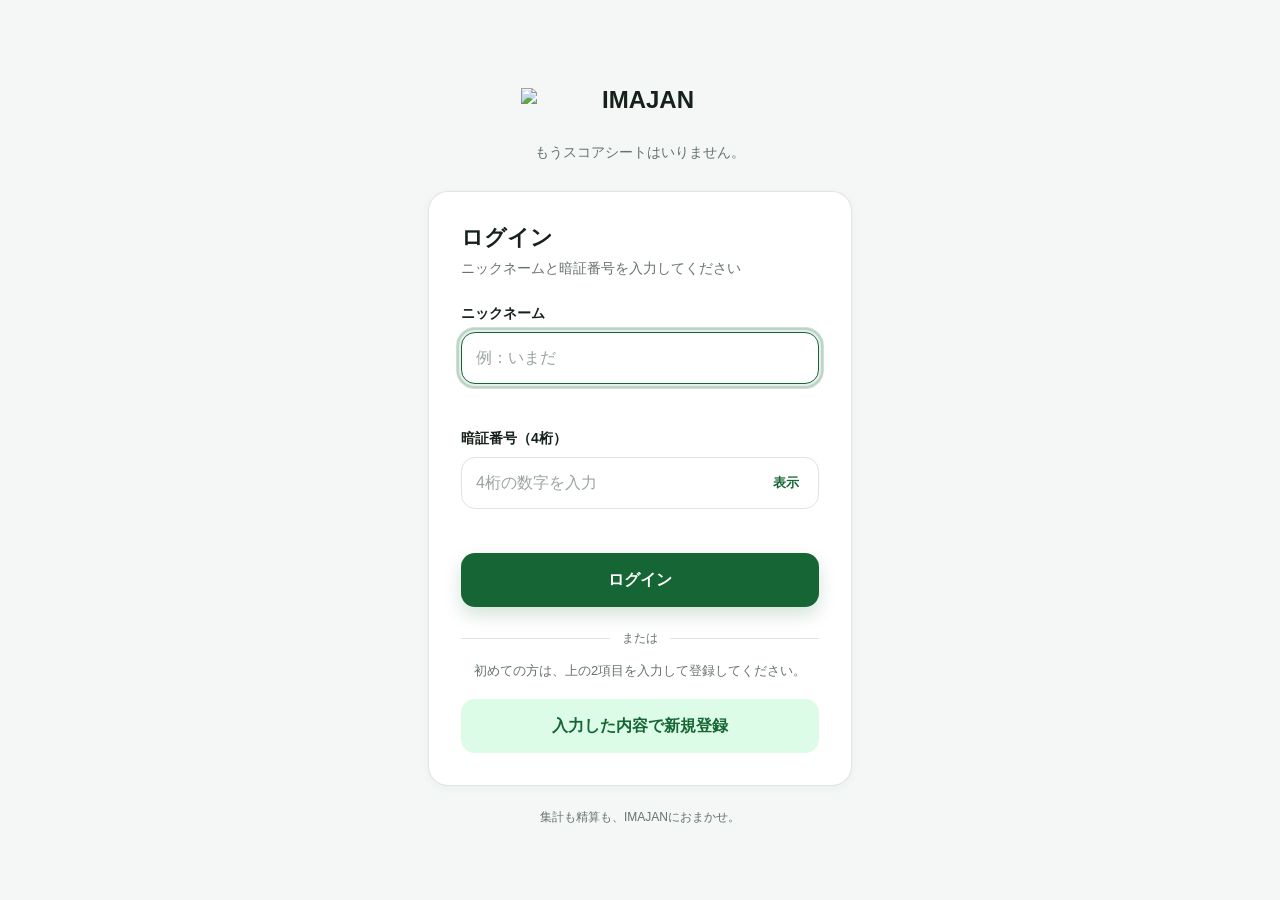
==== commit 20d53964: "a" ====
--- a/index.html
+++ b/index.html
@@ -13,9 +13,7 @@
     <title>IMAJAN｜麻雀成績管理</title>
 
     <link rel="icon" type="image/svg+xml" href="./assets/icon_i.svg" />
-    <link rel="icon" type="image/png" sizes="32x32" href="./assets/favicon-32.png" />
-    <link rel="icon" type="image/png" sizes="16x16" href="./assets/favicon-16.png" />
-    <link rel="apple-touch-icon" sizes="192x192" href="./assets/icon-192.png" />
+    <link rel="apple-touch-icon" href="./assets/icon-512.png" />
 
     <link rel="stylesheet" href="./style.css?v=20260726h" />
   </head>
